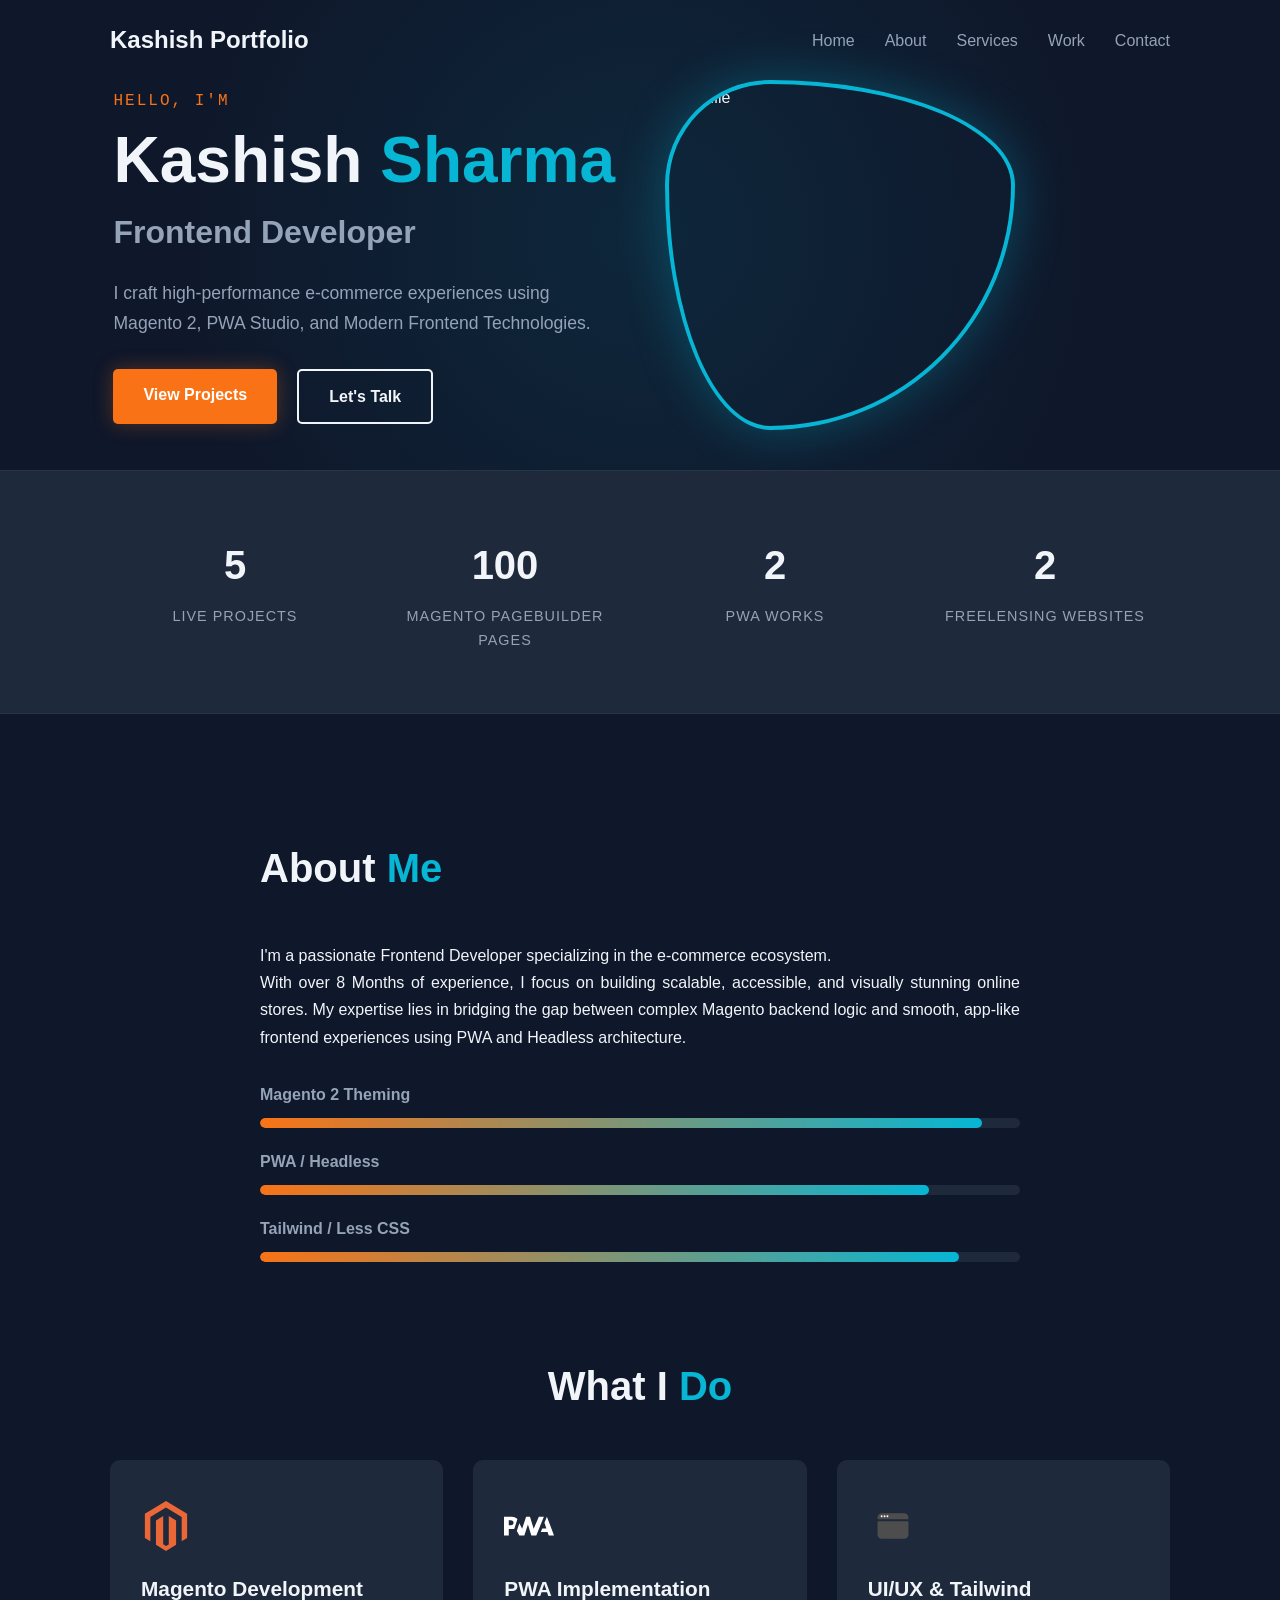
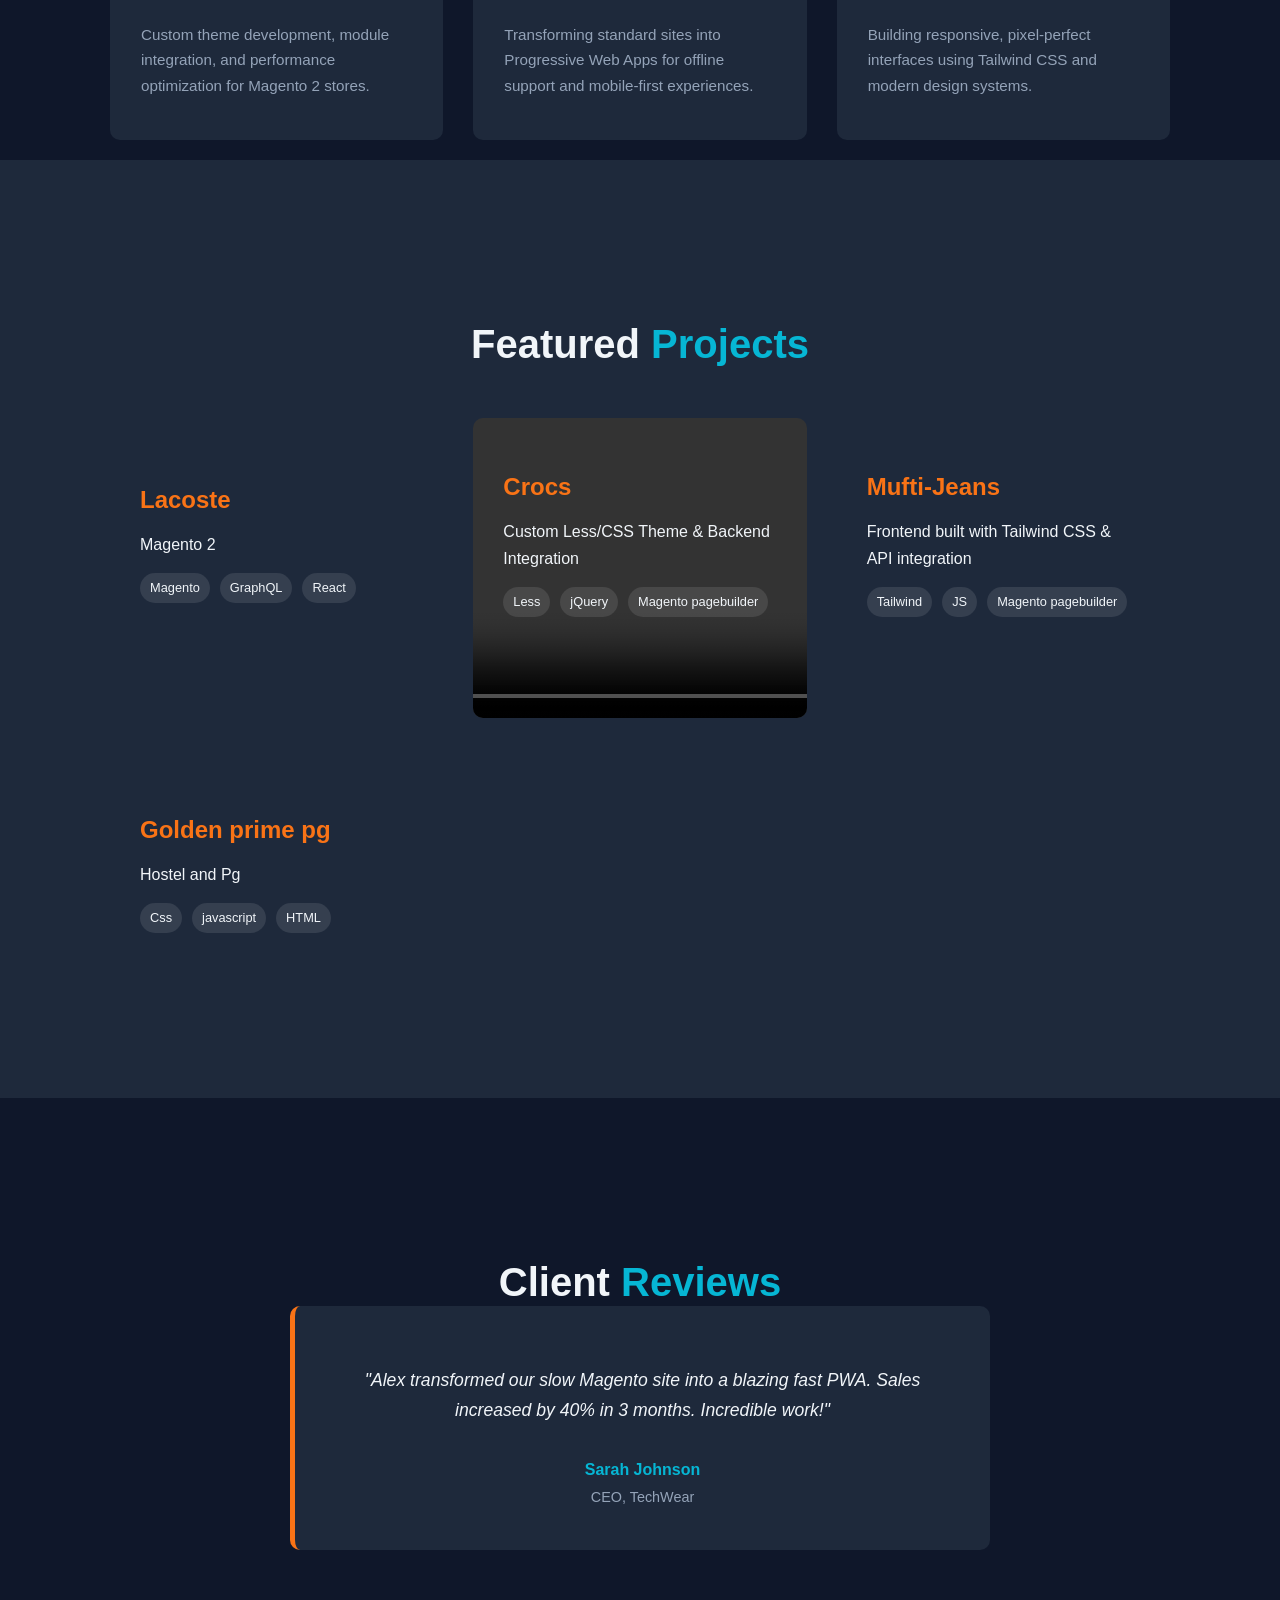
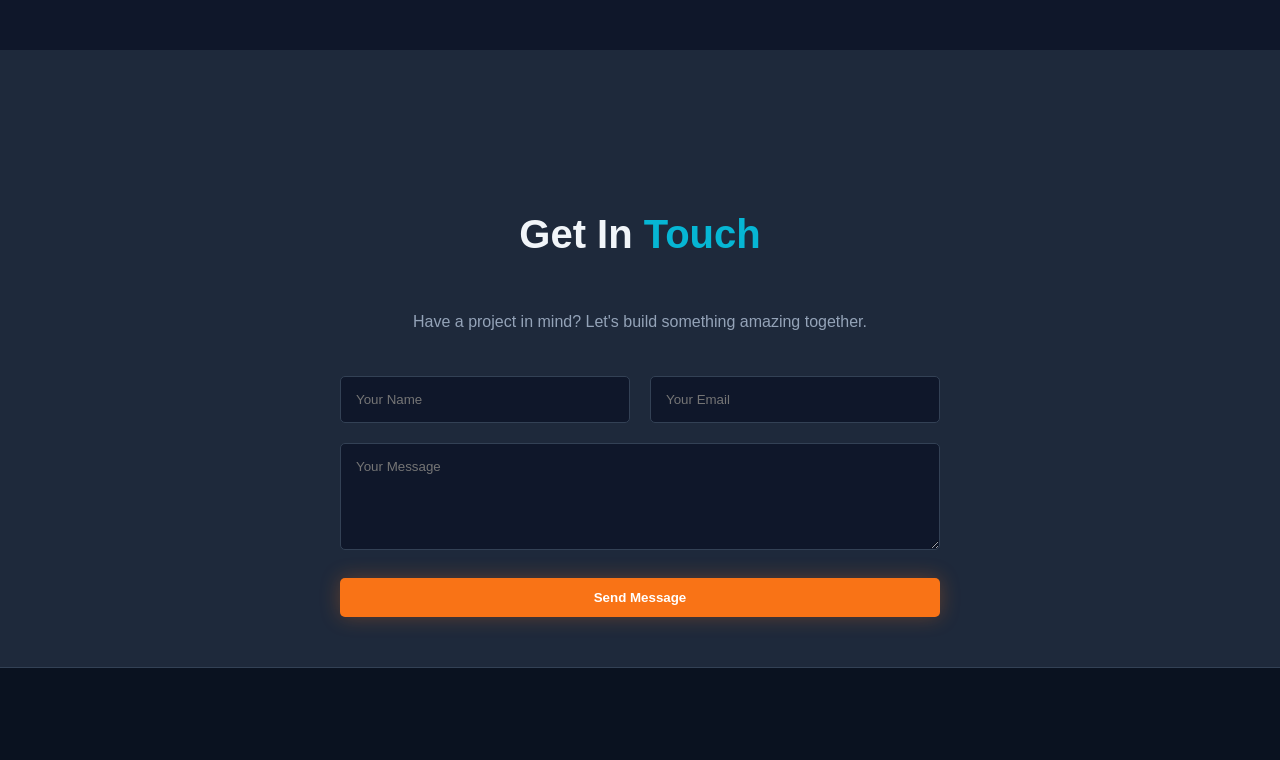
==== index.html @ 8a0383fb "Add files via upload" ====
<!DOCTYPE html>
<html lang="en">

<head>
    <meta charset="UTF-8">
    <meta name="viewport" content="width=device-width, initial-scale=1.0">
    <title>Frontend Developer | Magento & PWA Expert</title>
    <link rel="stylesheet" href="../portfolio/tailwind.css.css">
    <!-- Google Fonts -->
    <link rel="preconnect" href="https://fonts.googleapis.com">
    <link rel="preconnect" href="https://fonts.gstatic.com" crossorigin>
</head>

<body>

    <!-- Navigation -->
    <nav id="navbar">
        <div class="container nav-container">
            <a href="#" class="logo">Kashish<span class="accent"> </span>Portfolio</a>
            <ul class="nav-links">
                <li><a href="#home">Home</a></li>
                <li><a href="#about">About</a></li>
                <li><a href="#services">Services</a></li>
                <li><a href="#work">Work</a></li>
                <li><a href="#contact">Contact</a></li>
            </ul>
            <div class="hamburger" id="hamburger">
                <span></span>
                <span></span>
                <span></span>
            </div>
        </div>
    </nav>

    <!-- Hero Section -->
    <section id="home" class="hero-section">
        <div class="hero-bg-animation"></div>
        <div class="container hero-content">
            <div class="hero-text">
                <span class="greeting">HELLO, I'M</span>
                <h1>Kashish <span class="highlight">Sharma</span></h1>
                <h2 class="dynamic-title">Frontend Developer</h2>
                <p>I craft high-performance e-commerce experiences using Magento 2, PWA Studio, and Modern Frontend
                    Technologies.</p>
                <div class="hero-buttons">
                    <a href="#work" class="btn btn-primary">View Projects</a>
                    <a href="#contact" class="btn btn-outline">Let's Talk</a>
                </div>
            </div>
            <div class="hero-image">
                <div class="image-frame">
                    <!-- Replace src with your actual image -->
                    <img src="https://res.cloudinary.com/duhhg3yhn/image/upload/v1774675113/mypic_ylxiiv.jpg" alt="Profile">
                </div>
            </div>
        </div>
    </section>

    <!-- Stats Section (New) -->
    <section id="stats" class="stats-section">
        <div class="container stats-grid">
            <div class="stat-item">
                <i class="fas fa-briefcase"></i>
                <h3 class="counter" data-target="50">5</h3>
                <p>Live Projects</p>
            </div>
            <div class="stat-item">
                <i class="fas fa-magento"></i>
                <h3 class="counter" data-target="30">100</h3>
                <p>Magento Pagebuilder Pages</p>
            </div>
            <div class="stat-item">
                <i class="fas fa-mobile-alt"></i>
                <h3 class="counter" data-target="15">2</h3>
                <p>PWA Works </p>
            </div>
            <div class="stat-item">
                <i class="fas fa-coffee"></i>
                <h3 class="counter" data-target="1000">2</h3>
                <p>FreeLensing Websites</p>
            </div>
        </div>
    </section>

    <!-- About Section -->
    <section id="about" class="about-section">
        <div class="container about-grid">
            <div class="about-content reveal">
                <h2 class="section-title">About <span class="highlight">Me</span></h2>
                <p class="lead">I'm a passionate Frontend Developer specializing in the e-commerce ecosystem.</p>
                <p>With over 8 Months of experience, I focus on building scalable, accessible, and visually stunning
                    online stores. My expertise lies in bridging the gap between complex Magento backend logic and
                    smooth, app-like frontend experiences using PWA and Headless architecture.</p>
                <div class="skills-bars">
                    <div class="skill">
                        <span>Magento 2 Theming</span>
                        <div class="bar">
                            <div class="progress" style="width: 95%;"></div>
                        </div>
                    </div>
                    <div class="skill">
                        <span>PWA / Headless</span>
                        <div class="bar">
                            <div class="progress" style="width: 88%;"></div>
                        </div>
                    </div>
                    <div class="skill">
                        <span>Tailwind / Less CSS</span>
                        <div class="bar">
                            <div class="progress" style="width: 92%;"></div>
                        </div>
                    </div>
                </div>
            </div>
        </div>
    </section>

    <!-- Services/Process Section (New) -->
    <section id="services" class="services-section">
        <div class="container">
            <h2 class="section-title text-center reveal">What I <span class="highlight">Do</span></h2>
            <div class="services-grid">
                <div class="service-card reveal">
                    <div class="icon-box">
                        <svg xmlns="http://www.w3.org/2000/svg" width="800px" height="800px" viewBox="-23.5 0 303 303"
                            preserveAspectRatio="xMidYMid">
                            <path
                                d="M144.852 90.67v172.192l-16.933 10.349-16.946-10.404V90.803l-43.878 27.016v147.255l60.824 37.217 61.339-37.482V117.725L144.852 90.67zM127.919 0L0 77.502v147.274l33.223 19.572V97.06l94.722-57.596 94.81 57.512.391.223-.042 146.929L256 224.776V77.502L127.919 0z"
                                fill="#EC6737" />
                        </svg> <i class="fab fa-magento"></i>
                    </div>
                    <h3>Magento Development</h3>
                    <p>Custom theme development, module integration, and performance optimization for Magento 2 stores.
                    </p>
                </div>
                <div class="service-card reveal">
                    <div class="icon-box">
                        <svg xmlns="http://www.w3.org/2000/svg" fill="#000000" width="800px" height="800px"
                            viewBox="0 0 512 512">
                            <title>ionicons-v5_logos</title>
                            <path
                                d="M330.7,352l77.72-192H356.9L303.74,284.07,265.93,160H226.32L185.74,284.07l-28.63-56.53L131.21,307l26.3,45h50.7l36.68-111.27,35,111.27Z" />
                            <path
                                d="M48.79,286.09H80.44a93.39,93.39,0,0,0,25.62-3.21l8.18-25.19,22.88-70.39a55.75,55.75,0,0,0-6-7.82Q113.54,160,79.59,160H0V352H48.79Zm41.9-81.92q6.89,6.92,6.88,18.52t-6,18.53q-6.64,7.62-24.44,7.61H48.79V197.25H67.21q16.59,0,23.48,6.92ZM376.85,317.61l14.79-37.25h42.69l-20.26-56.51L439.41,160,512,352H458.47l-12.4-34.39Z" />
                        </svg><i class="fas fa-cubes"></i>
                    </div>
                    <h3>PWA Implementation</h3>
                    <p>Transforming standard sites into Progressive Web Apps for offline support and mobile-first
                        experiences.</p>
                </div>
                <div class="service-card reveal">
                    <div class="icon-box">
                        <svg xmlns="http://www.w3.org/2000/svg" width="800px" height="800px" viewBox="0 0 2050 2050"
                            data-name="Layer 3" id="Layer_3">
                            <defs>
                                <style>
                                    .cls-1 {
                                        fill: #4d4d4d;
                                    }

                                    .cls-2 {
                                        fill: #ffffff;
                                    }
                                </style>
                            </defs>
                            <title />
                            <path class="cls-1"
                                d="M1658.7,723.4v-53a171.2,171.2,0,0,0-171.2-171.2h-925A171.2,171.2,0,0,0,391.3,670.4v53a20.1,20.1,0,0,0,20.1,20.1H1638.6A20.1,20.1,0,0,0,1658.7,723.4Z" />
                            <path class="cls-1"
                                d="M391.3,853.6v526a171.2,171.2,0,0,0,171.2,171.2h925a171.2,171.2,0,0,0,171.2-171.2v-526a20.1,20.1,0,0,0-20.1-20.1H411.4A20.1,20.1,0,0,0,391.3,853.6Z" />
                            <circle class="cls-2" cx="559.2" cy="624.1" r="38.7" />
                            <circle class="cls-2" cx="678.5" cy="624.1" r="38.7" />
                            <circle class="cls-2" cx="797.8" cy="624.1" r="38.7" />
                        </svg><i class="fas fa-paint-brush"></i>
                    </div>
                    <h3>UI/UX & Tailwind</h3>
                    <p>Building responsive, pixel-perfect interfaces using Tailwind CSS and modern design systems.</p>
                </div>
            </div>
        </div>
    </section>

    <!-- Projects Section -->
    <section id="work" class="work-section">
        <div class="container">
            <h2 class="section-title text-center reveal">Featured <span class="highlight">Projects</span></h2>
            <div class="portfolio-grid">
                <!-- Project 1 -->
                <div class="portfolio-item reveal">
                    <div class="portfolio-image">
                        <video autoplay muted loop playsinline>
                            <source src="https://res.cloudinary.com/duhhg3yhn/video/upload/v1774675198/imagesportfolio/locoste_qwrtwr.mp4" type="video/mp4">
                        </video>
                    </div>
                    <div class="portfolio-overlay">
                        <h3>Lacoste</h3>
                        <p>Magento 2 </p>
                        <div class="tech-stack">
                            <span>Magento</span>
                            <span>GraphQL</span>
                            <span>React</span>
                        </div>
                        <div class="portfolio-links">
                            <a href="#"><i class="fab fa-github"></i></a>
                            <a href="#"><i class="fas fa-external-link-alt"></i></a>
                        </div>
                    </div>
                </div>
                <!-- Project 2 -->
                <div class="portfolio-item reveal">
                    <div class="portfolio-image">
                        <div class="portfolio-image">
                            <video autoplay muted loop playsinline controls>
                                <source
                                    src="https://res.cloudinary.com/duhhg3yhn/video/upload/v1774675195/imagesportfolio/crocs_u7d34k.mp4"
                                    type="video/mp4">
                            </video>
                        </div>
                    </div>
                    <div class="portfolio-overlay-2">
                        <h3>Crocs</h3>
                        <p>Custom Less/CSS Theme & Backend Integration</p>
                        <div class="tech-stack">
                            <span>Less</span>
                            <span>jQuery</span>
                            <span>Magento pagebuilder</span>
                        </div>
                        <div class="portfolio-links">
                            <a href="#"><i class="fab fa-github"></i></a>
                            <a href="#"><i class="fas fa-external-link-alt"></i></a>
                        </div>
                    </div>
                </div>
                <!-- Project 3 -->
                <div class="portfolio-item reveal">
                    <div class="portfolio-image">
                        <video autoplay muted loop playsinline>
                            <source src="https://res.cloudinary.com/duhhg3yhn/video/upload/v1774675201/imagesportfolio/mufti_i6gcgc.mp4" type="video/mp4">
                        </video>
                    </div>
                    <div class="portfolio-overlay-3">
                        <h3>Mufti-Jeans</h3>
                        <p>Frontend built with Tailwind CSS & API integration</p>
                        <div class="tech-stack">
                            <span>Tailwind</span>
                            <span>JS</span>
                            <span>Magento pagebuilder</span>
                        </div>
                        <div class="portfolio-links">
                            <a href="#"><i class="fab fa-github"></i></a>
                            <a href="#"><i class="fas fa-external-link-alt"></i></a>
                        </div>
                    </div>
                </div>
                <!---->
                <div class="portfolio-item reveal">
                    <div class="portfolio-image">
                        <video autoplay muted loop playsinline>
                            <source src="https://res.cloudinary.com/duhhg3yhn/video/upload/v1774675205/imagesportfolio/screenrecord-pg_f22ugj.mp4" type="video/mp4">
                        </video>
                    </div>
                    <div class="portfolio-overlay-2">
                        <h3>Golden prime pg</h3>
                        <p>Hostel and Pg</p>
                        <div class="tech-stack">
                            <span>Css</span>
                            <span>javascript</span>
                            <span>HTML</span>
                        </div>
                        <div class="portfolio-links">
                            <a href="#"><i class="fab fa-github"></i></a>
                            <a href="#"><i class="fas fa-external-link-alt"></i></a>
                        </div>
                    </div>
                </div>

            </div>
        </div>
    </section>

    <!-- Testimonials Section (New) -->
    <section id="testimonials" class="testimonials-section">
        <div class="container">
            <h2 class="section-title text-center reveal">Client <span class="highlight">Reviews</span></h2>
            <div class="testimonial-slider">
                <div class="testimonial-card active">
                    <div class="stars"><i class="fas fa-star"></i><i class="fas fa-star"></i><i
                            class="fas fa-star"></i><i class="fas fa-star"></i><i class="fas fa-star"></i></div>
                    <p>"Alex transformed our slow Magento site into a blazing fast PWA. Sales increased by 40% in 3
                        months. Incredible work!"</p>
                    <div class="client-info">
                        <h4>Sarah Johnson</h4>
                        <span>CEO, TechWear</span>
                    </div>
                </div>
            </div>
        </div>
    </section>

    <!-- Contact Section -->
    <section id="contact" class="contact-section">
        <div class="container">
            <h2 class="section-title text-center reveal">Get In <span class="highlight">Touch</span></h2>
            <p class="contact-subtext reveal">Have a project in mind? Let's build something amazing together.</p>
            <form class="contact-form reveal">
                <div class="form-group">
                    <input type="text" placeholder="Your Name" required>
                    <input type="email" placeholder="Your Email" required>
                </div>
                <textarea placeholder="Your Message" rows="5" required></textarea>
                <button type="submit" class="btn btn-primary btn-block">Send Message</button>
            </form>
        </div>
    </section>

    <!-- Footer -->
    <footer class="footer">
        <div class="container footer-content">
            
            <div class="social-links">
                <a href="#"><i class="fab fa-linkedin"></i></a>
                <a href="#"><i class="fab fa-github"></i></a>
                <a href="#"><i class="fab fa-twitter"></i></a>
            </div>
        </div>
    </footer>

    <script src="script.js"></script>
</body>

</html>
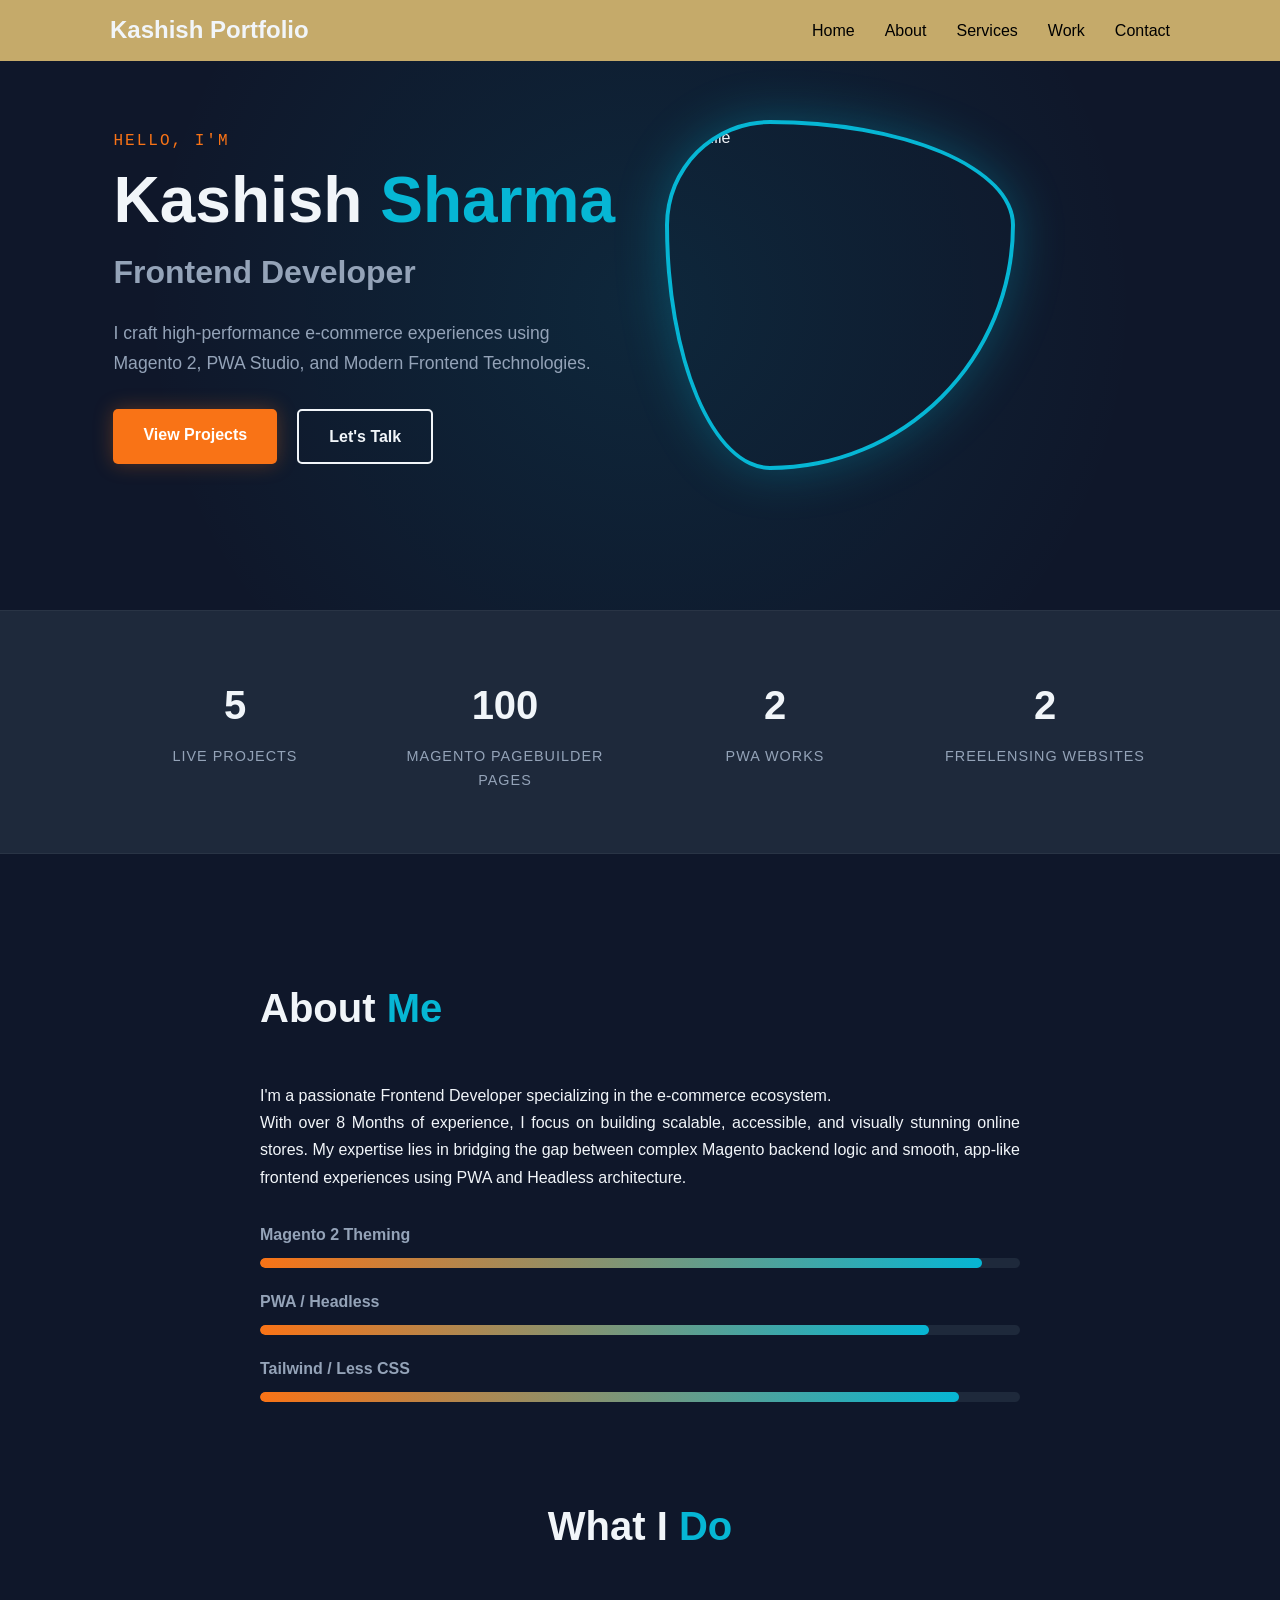
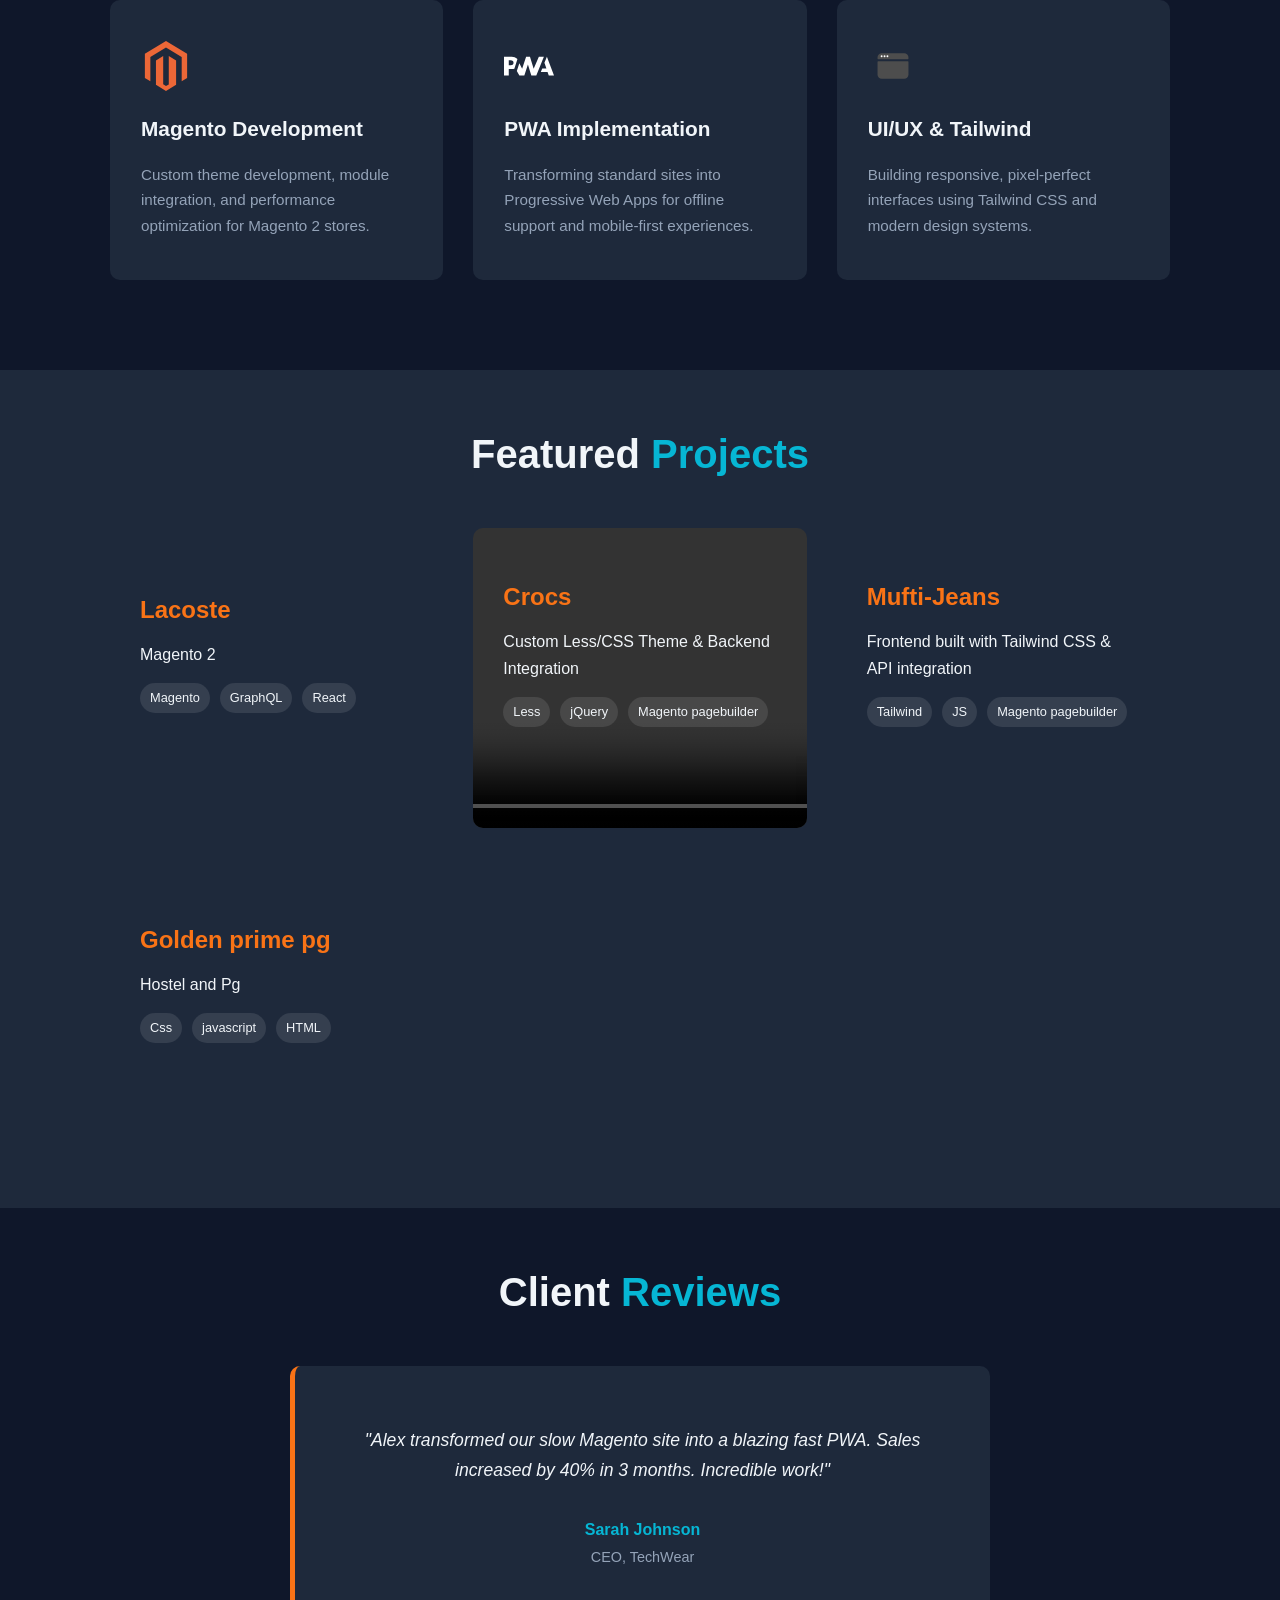
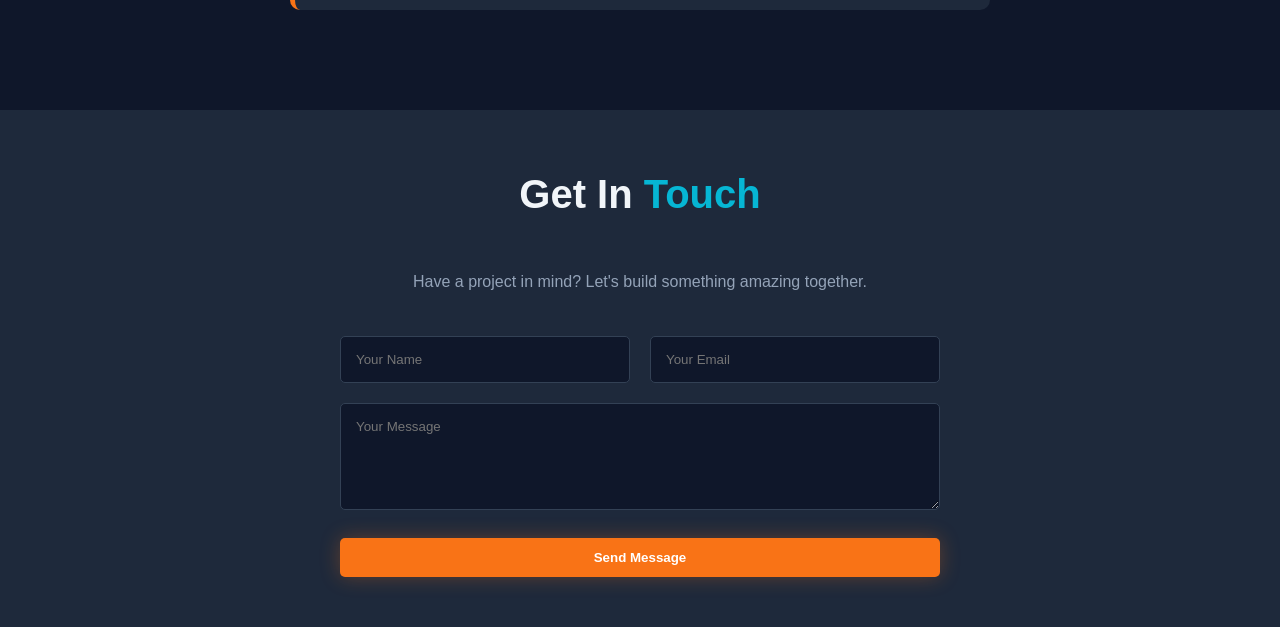
==== commit bec27650: "Update index.html" ====
--- a/index.html
+++ b/index.html
@@ -5,7 +5,7 @@
     <meta charset="UTF-8">
     <meta name="viewport" content="width=device-width, initial-scale=1.0">
     <title>Frontend Developer | Magento & PWA Expert</title>
-    <link rel="stylesheet" href="../portfolio/tailwind.css.css">
+    <link rel="stylesheet" href="./tailwind.css.css">
     <!-- Google Fonts -->
     <link rel="preconnect" href="https://fonts.googleapis.com">
     <link rel="preconnect" href="https://fonts.gstatic.com" crossorigin>
@@ -312,20 +312,7 @@
             </form>
         </div>
     </section>
-
-    <!-- Footer -->
-    <footer class="footer">
-        <div class="container footer-content">
-            
-            <div class="social-links">
-                <a href="#"><i class="fab fa-linkedin"></i></a>
-                <a href="#"><i class="fab fa-github"></i></a>
-                <a href="#"><i class="fab fa-twitter"></i></a>
-            </div>
-        </div>
-    </footer>
-
     <script src="script.js"></script>
 </body>
 
-</html>+</html>
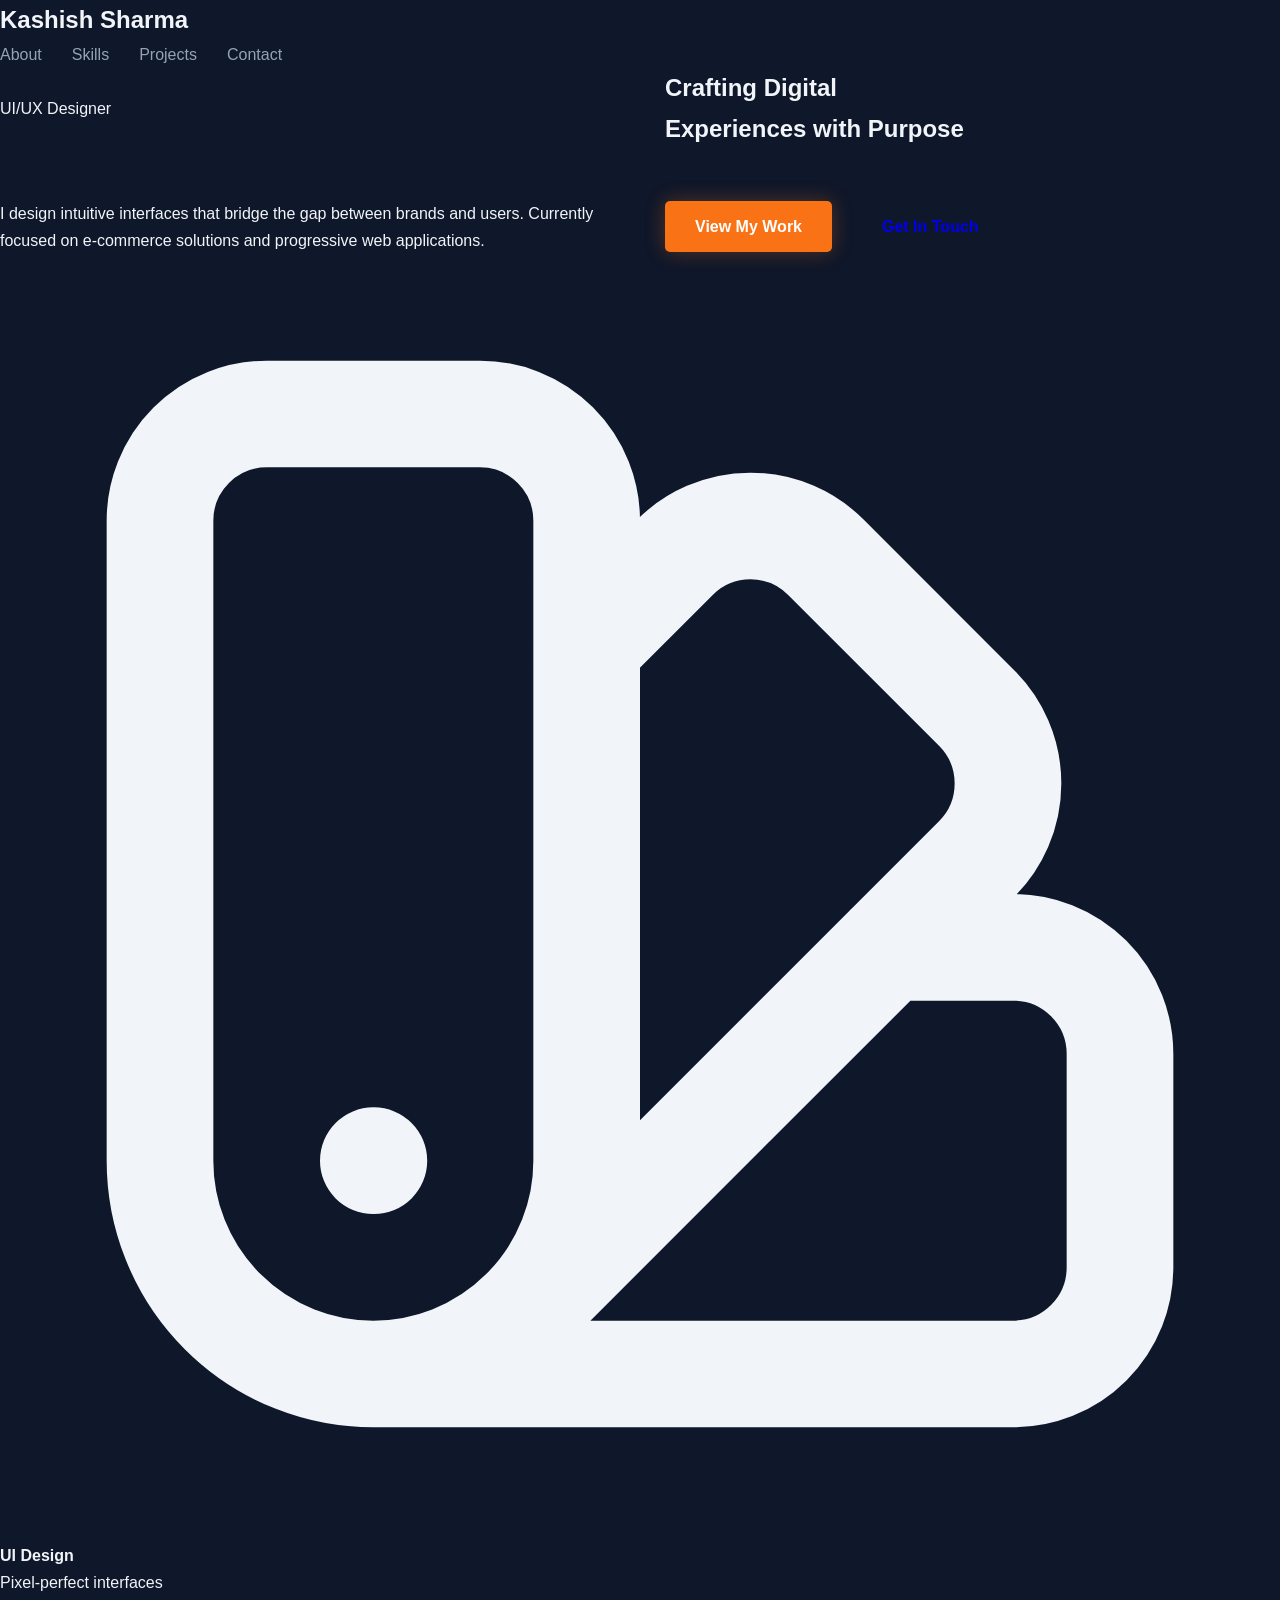
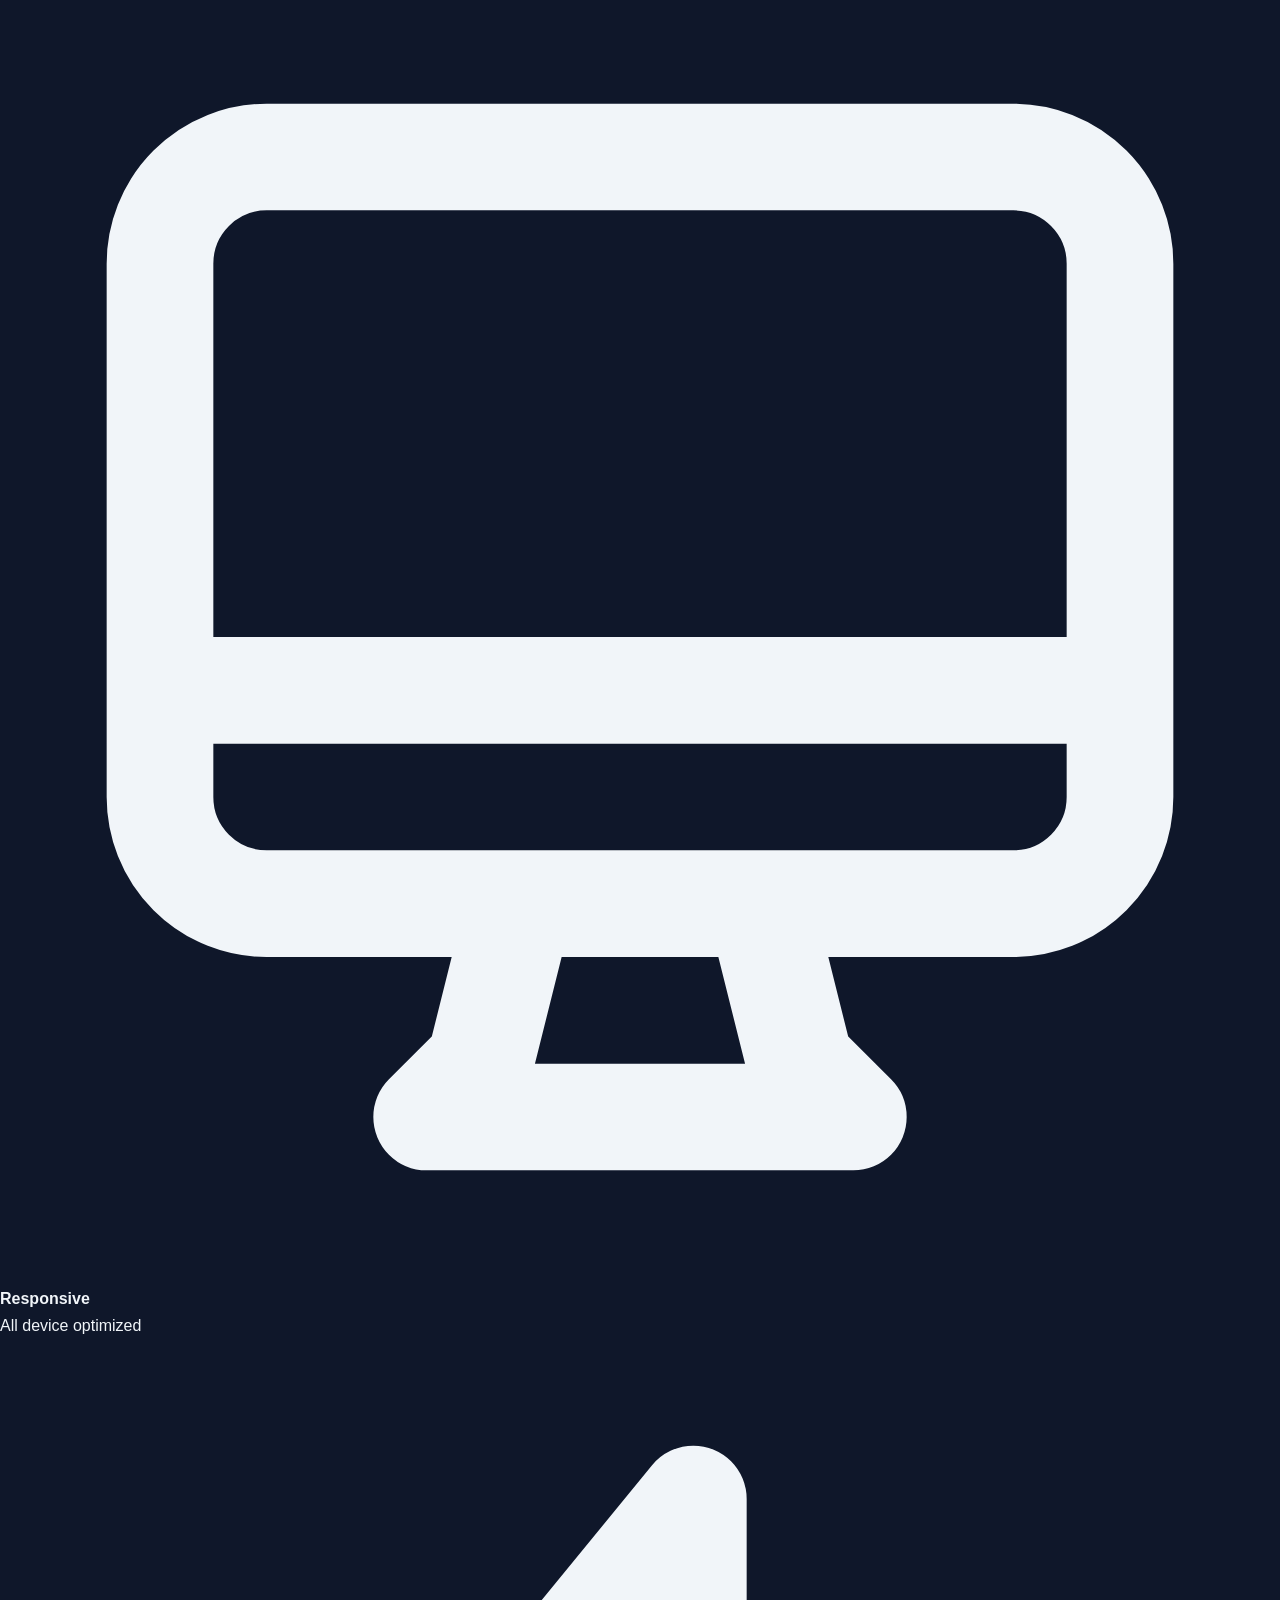
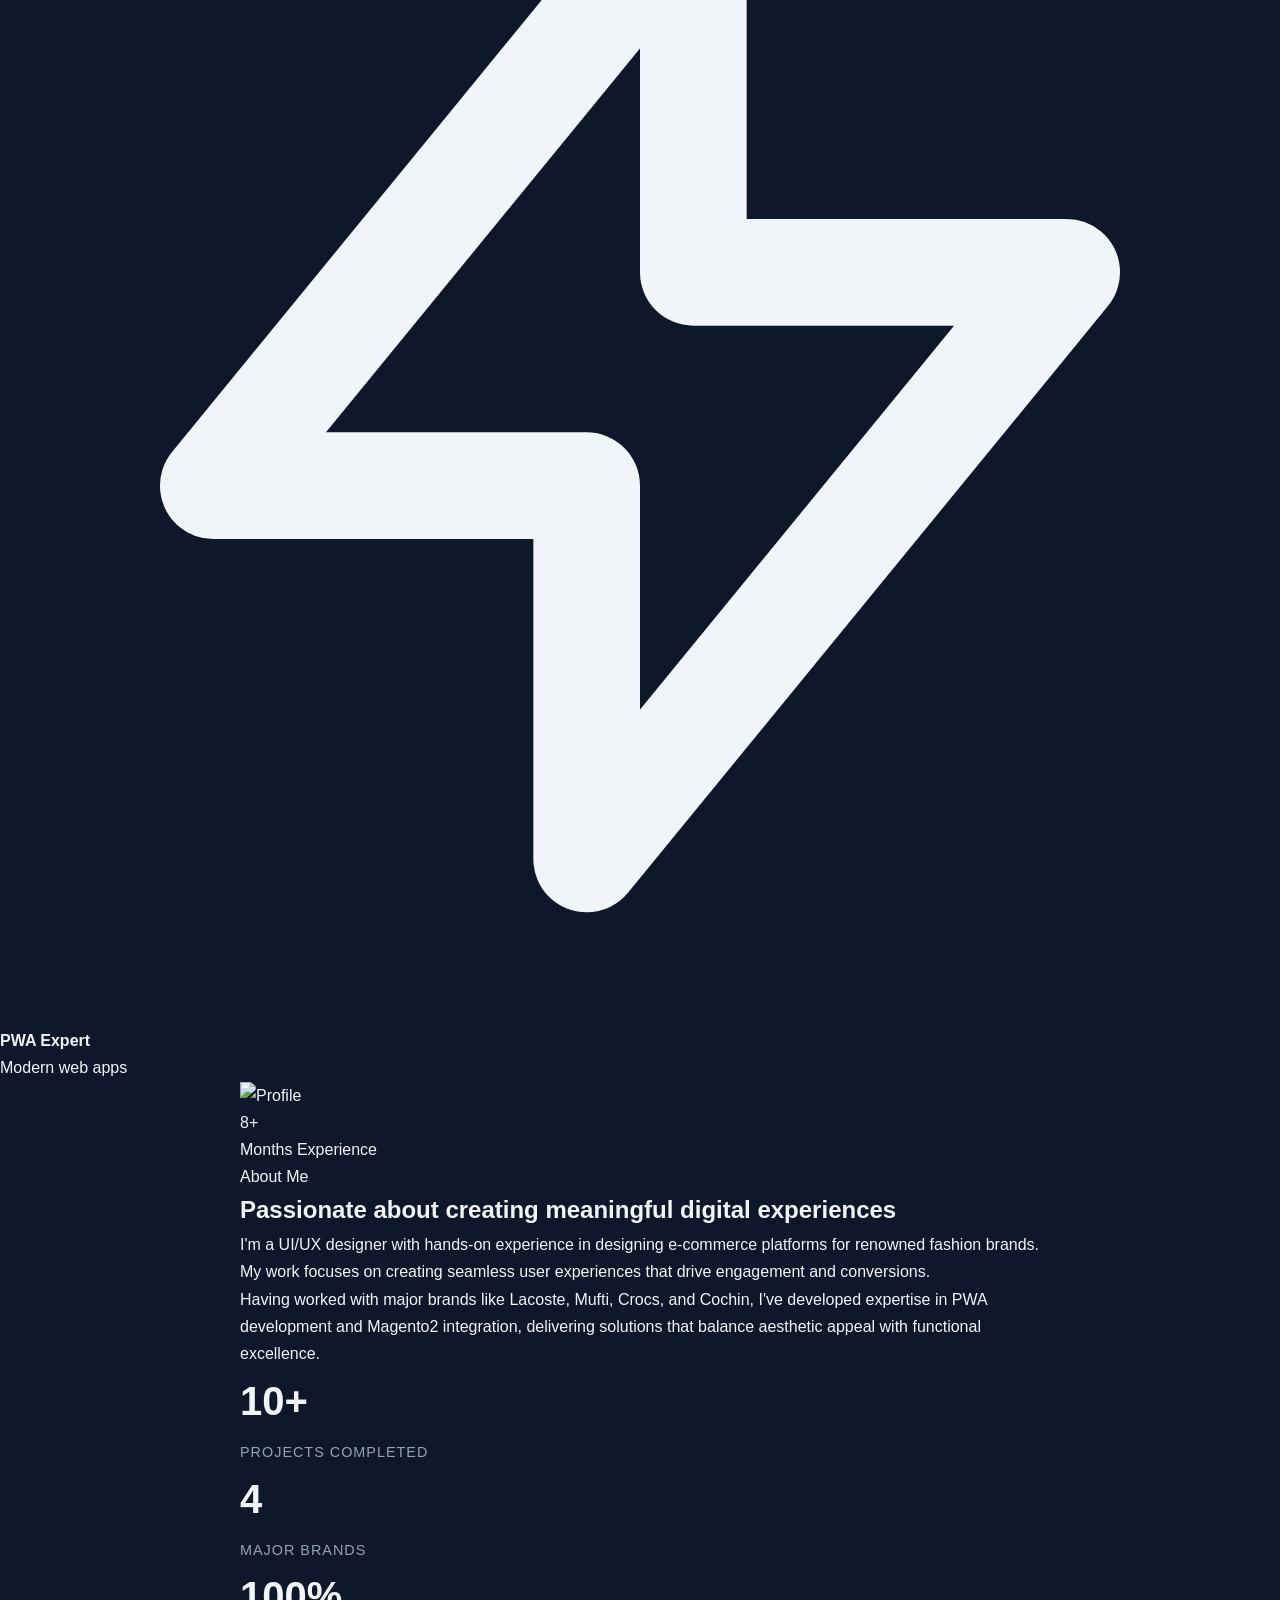
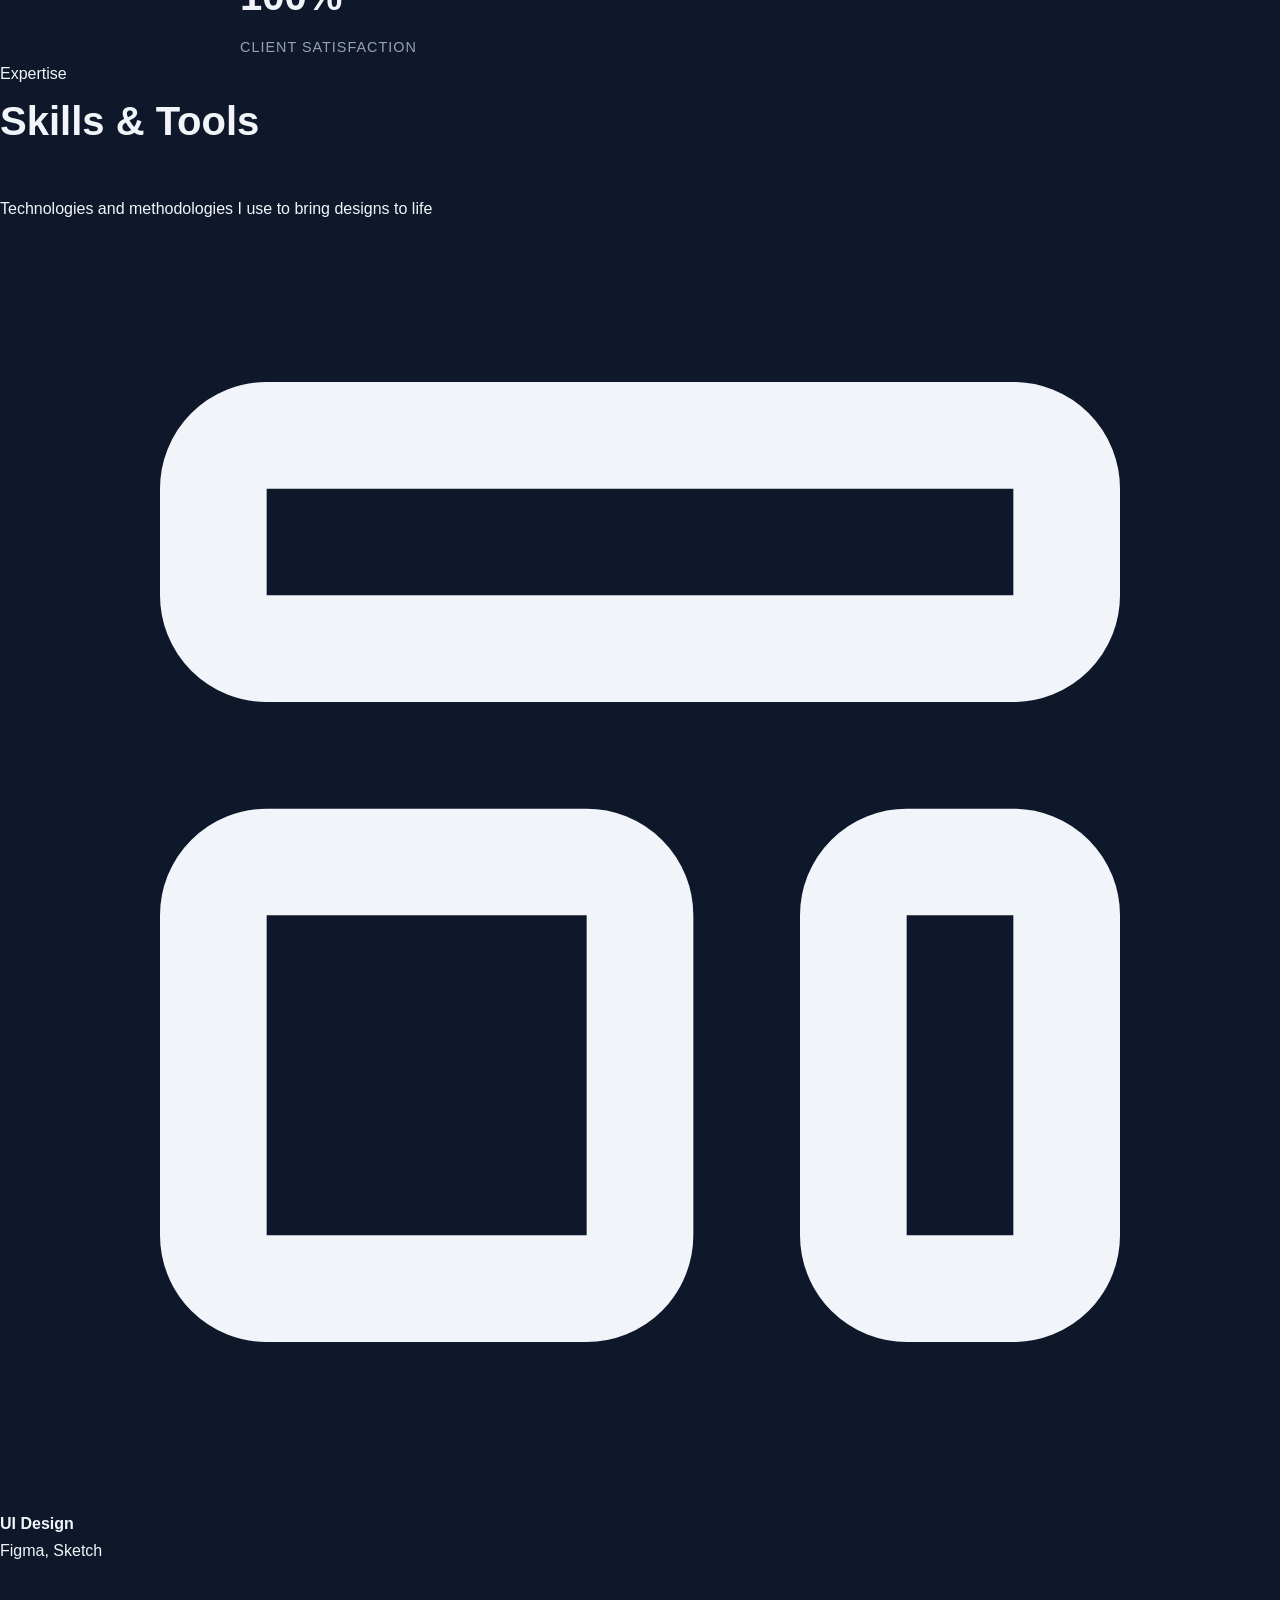
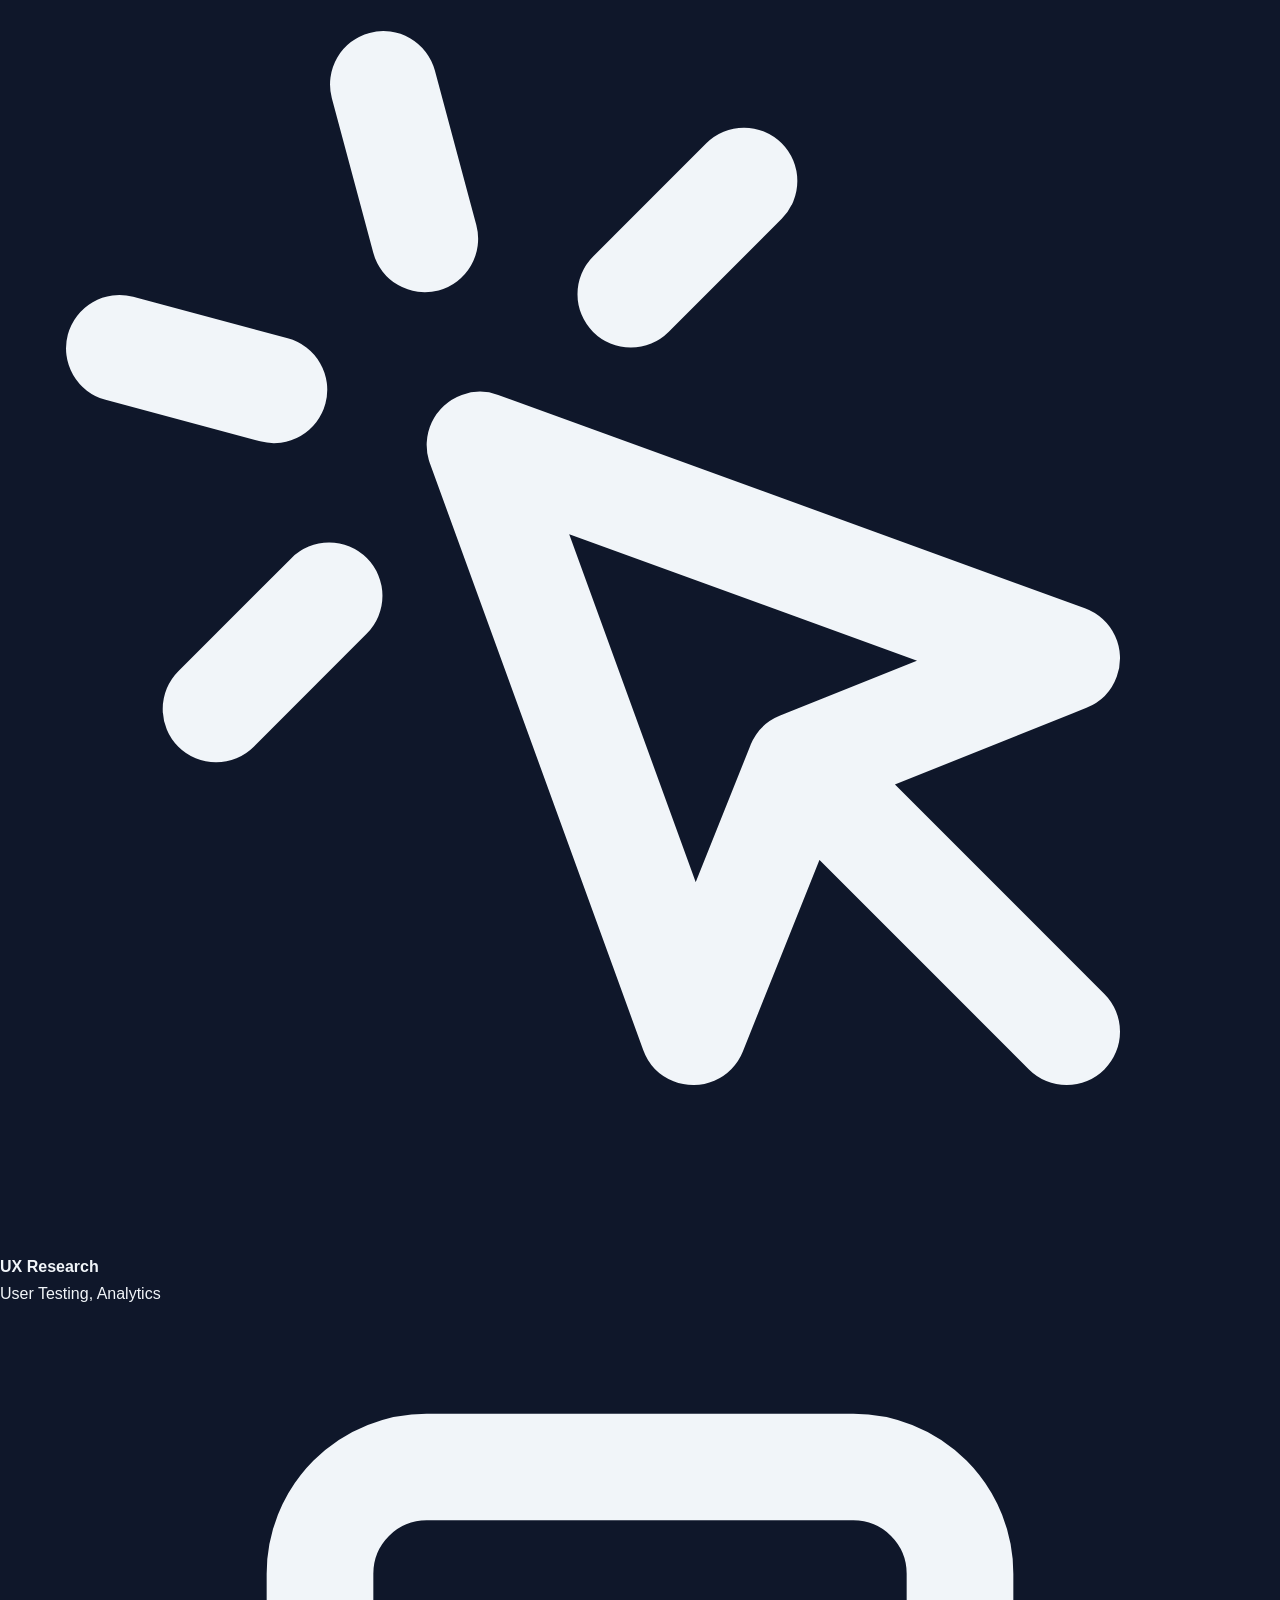
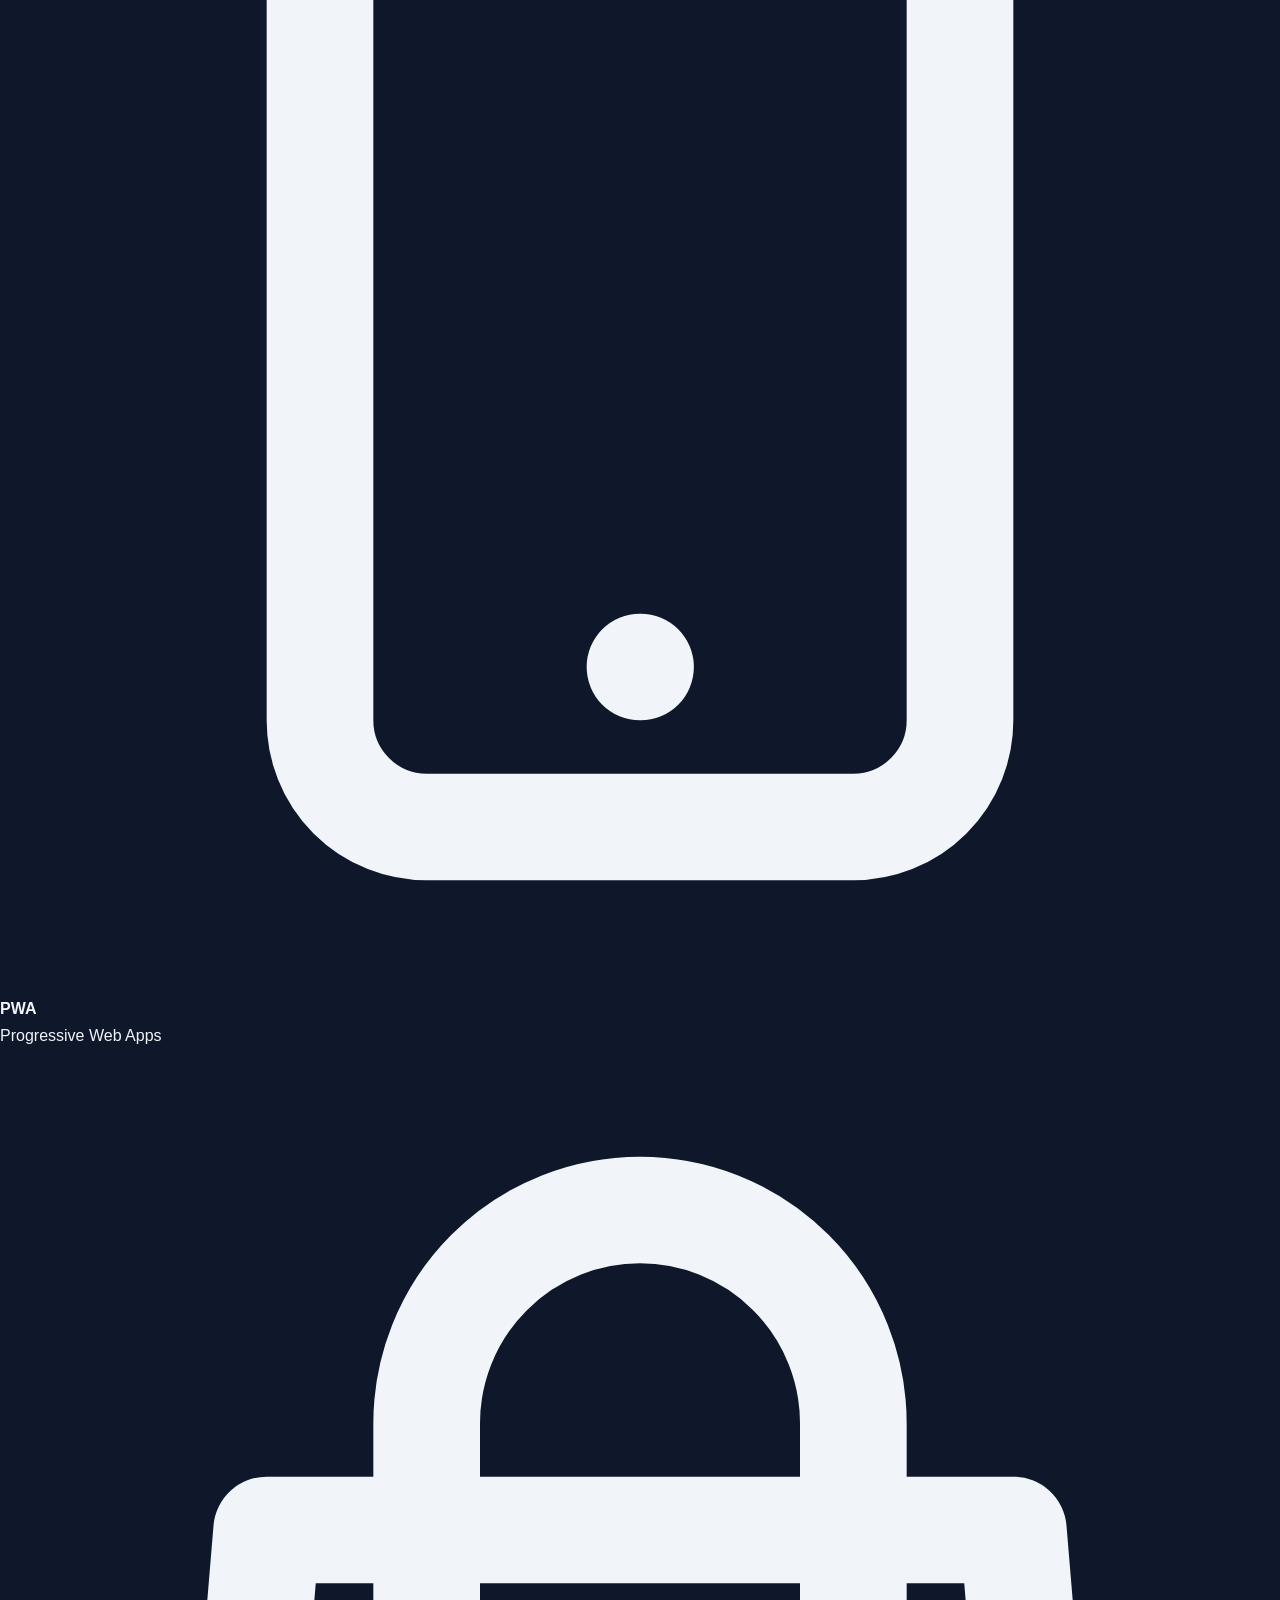
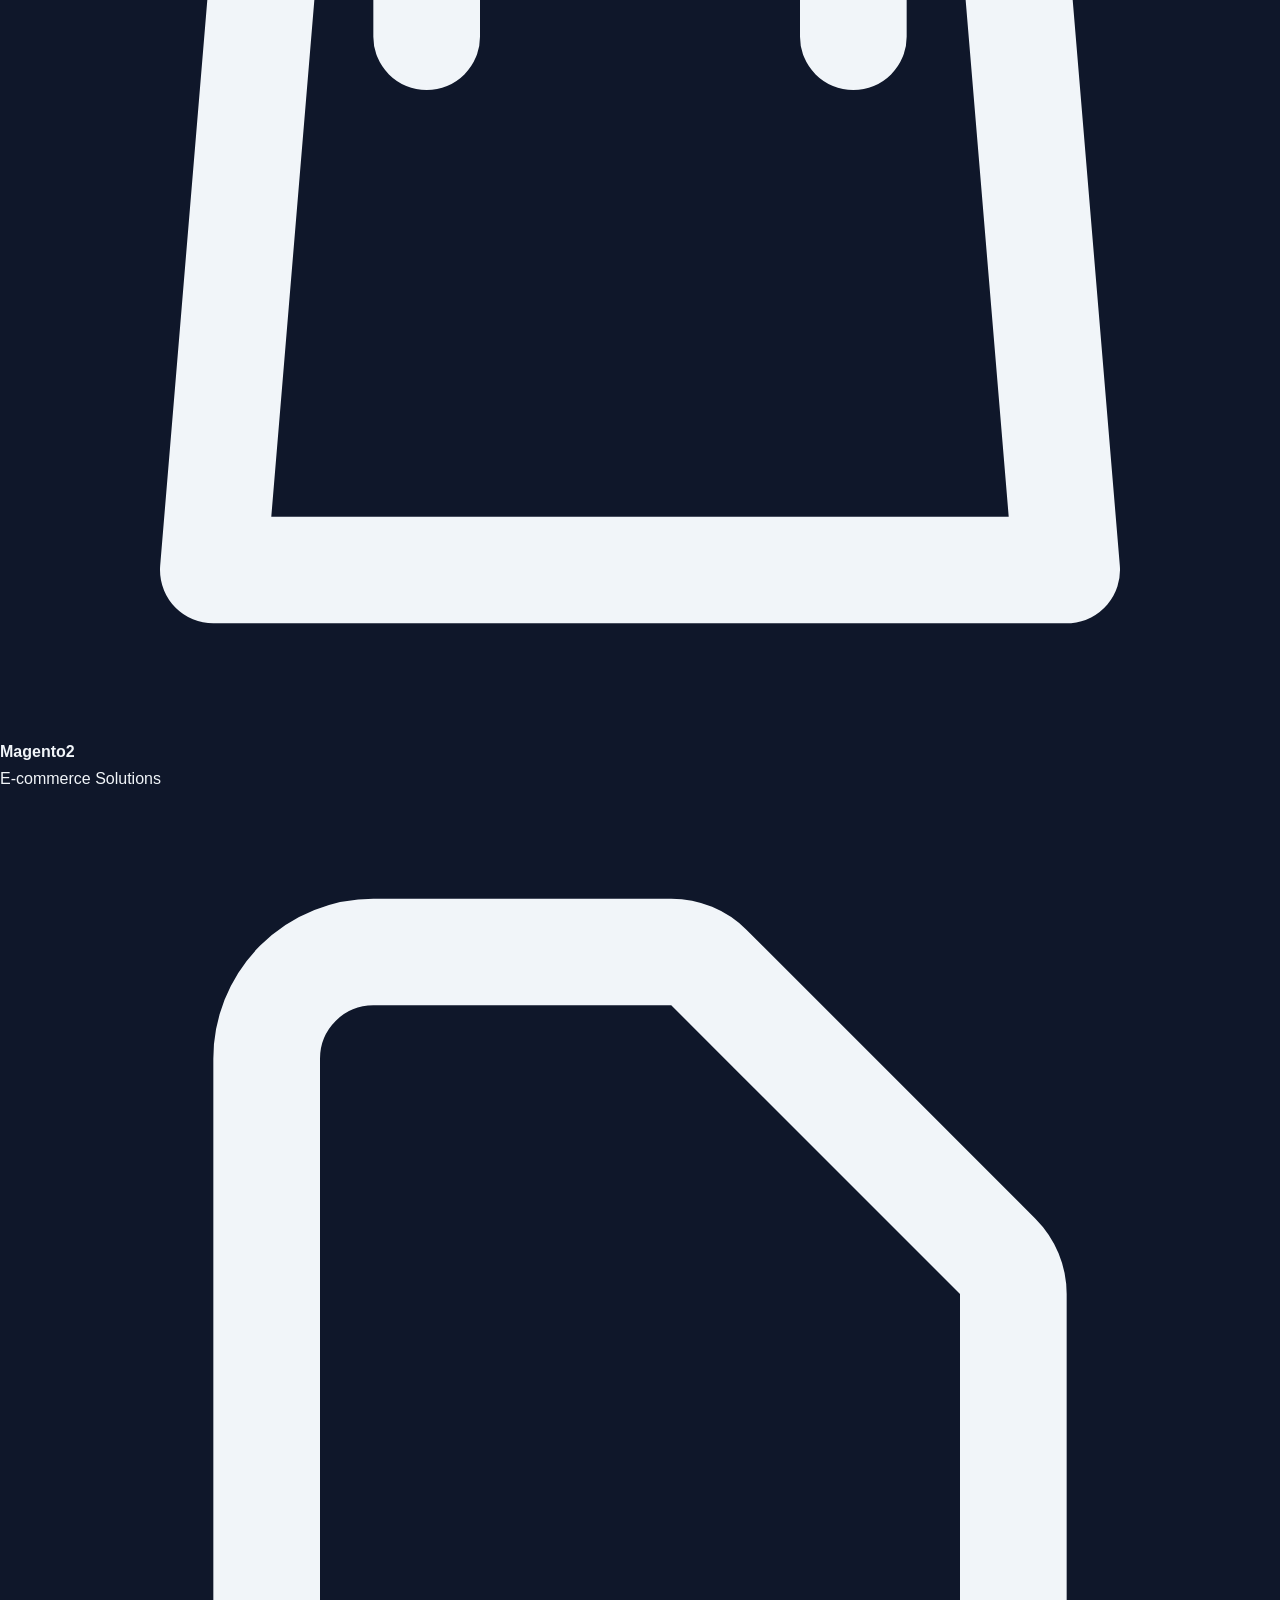
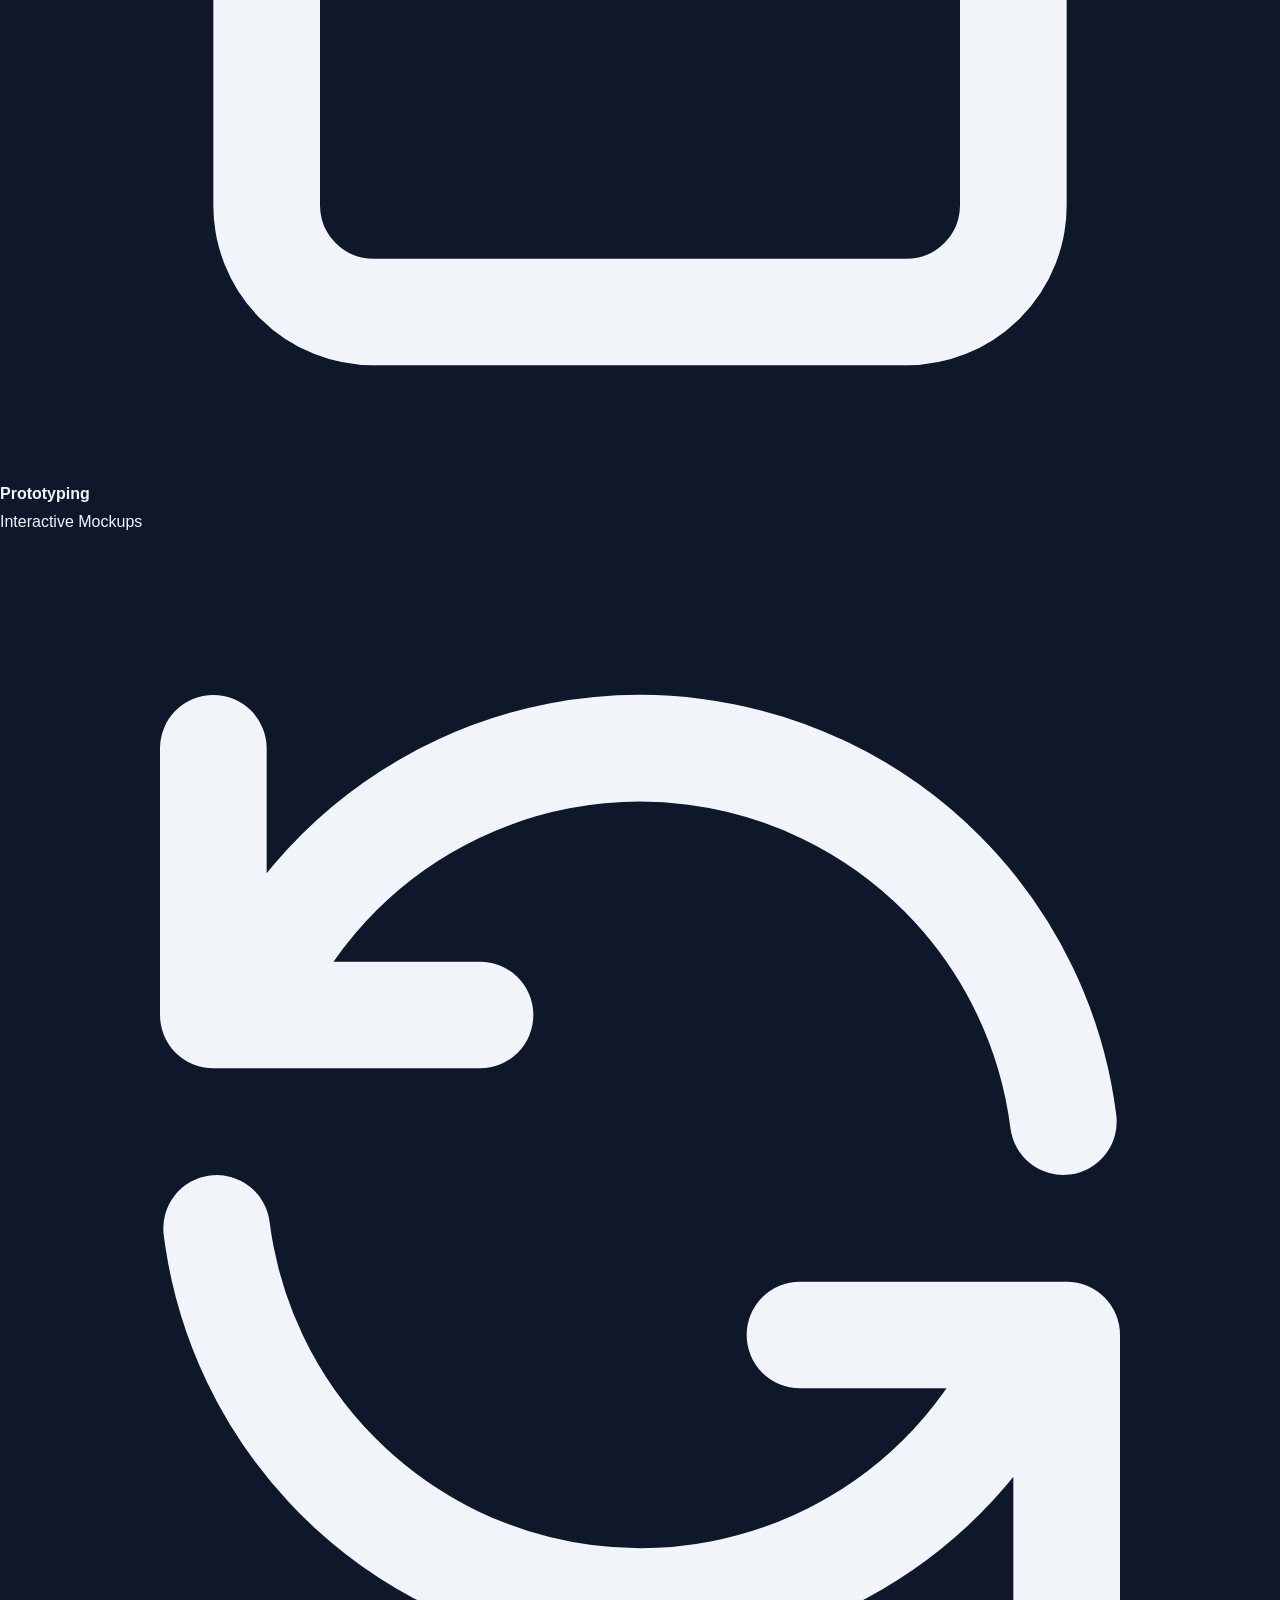
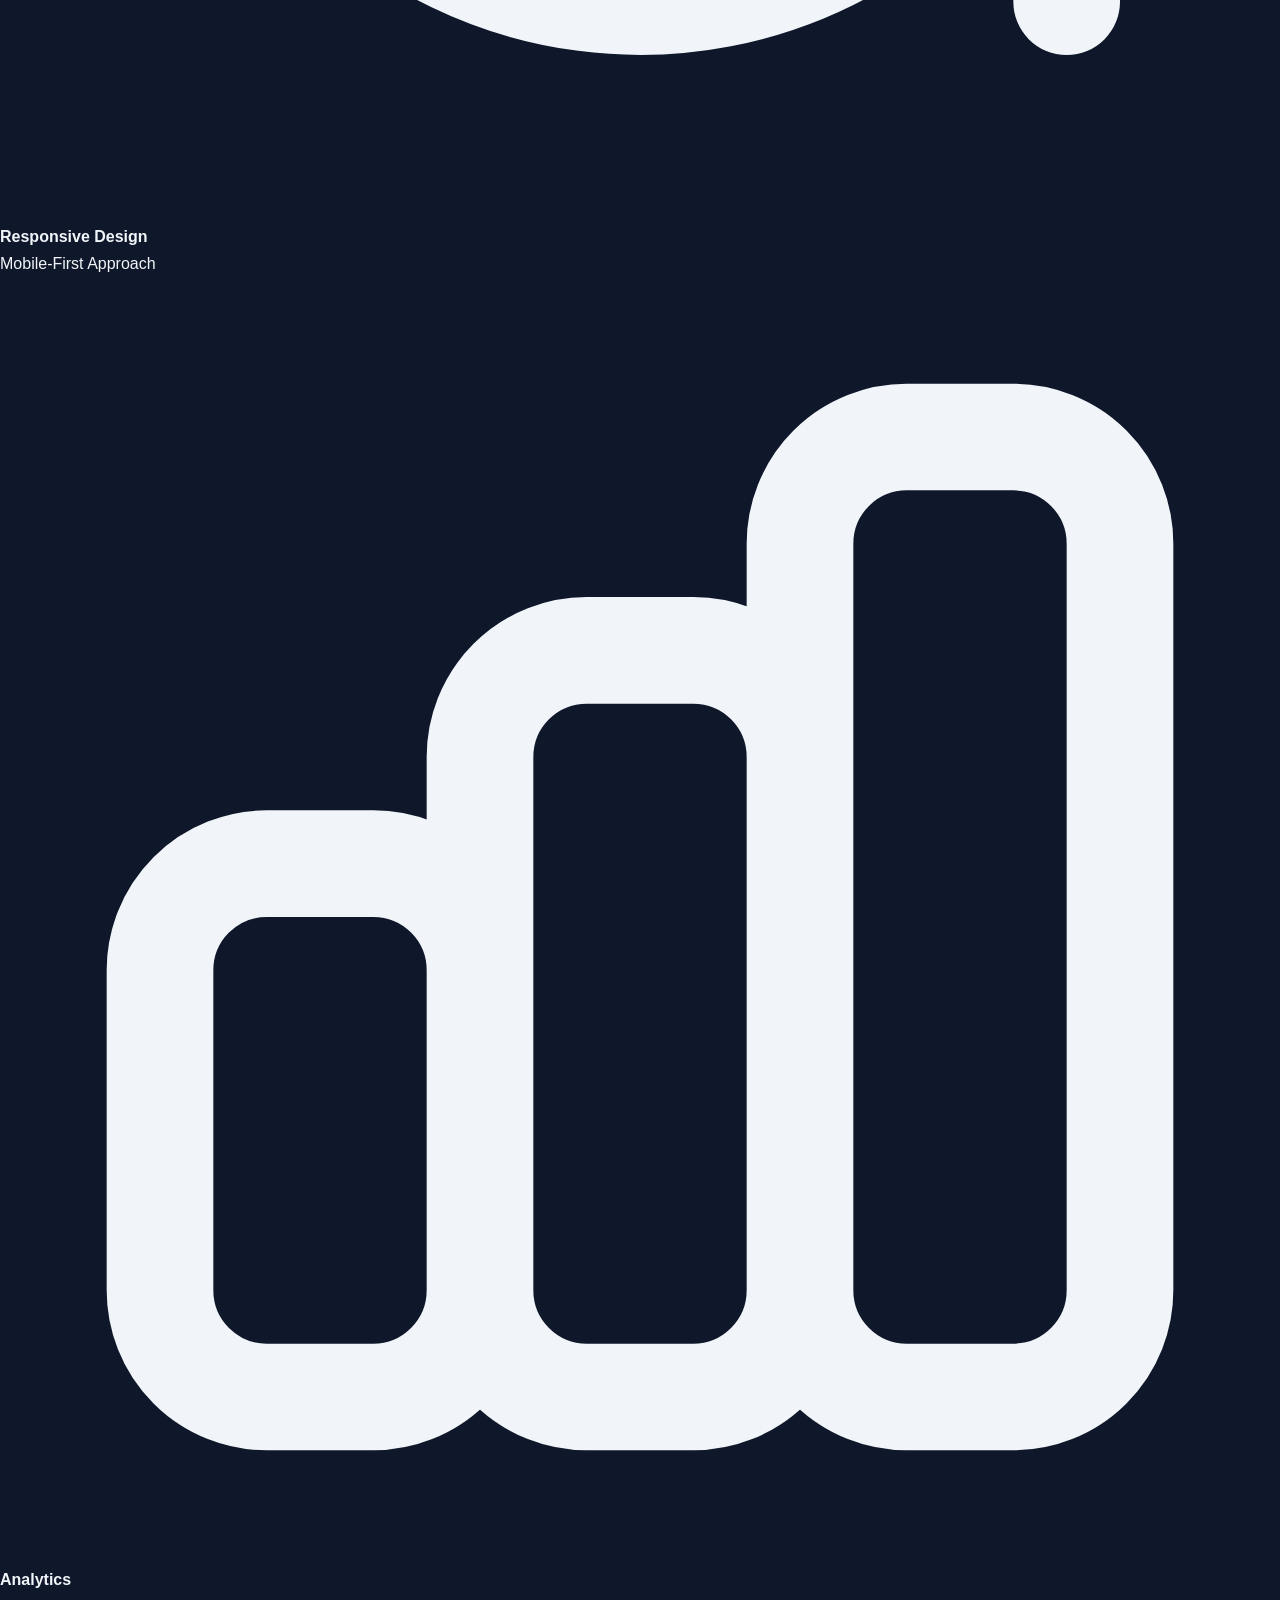
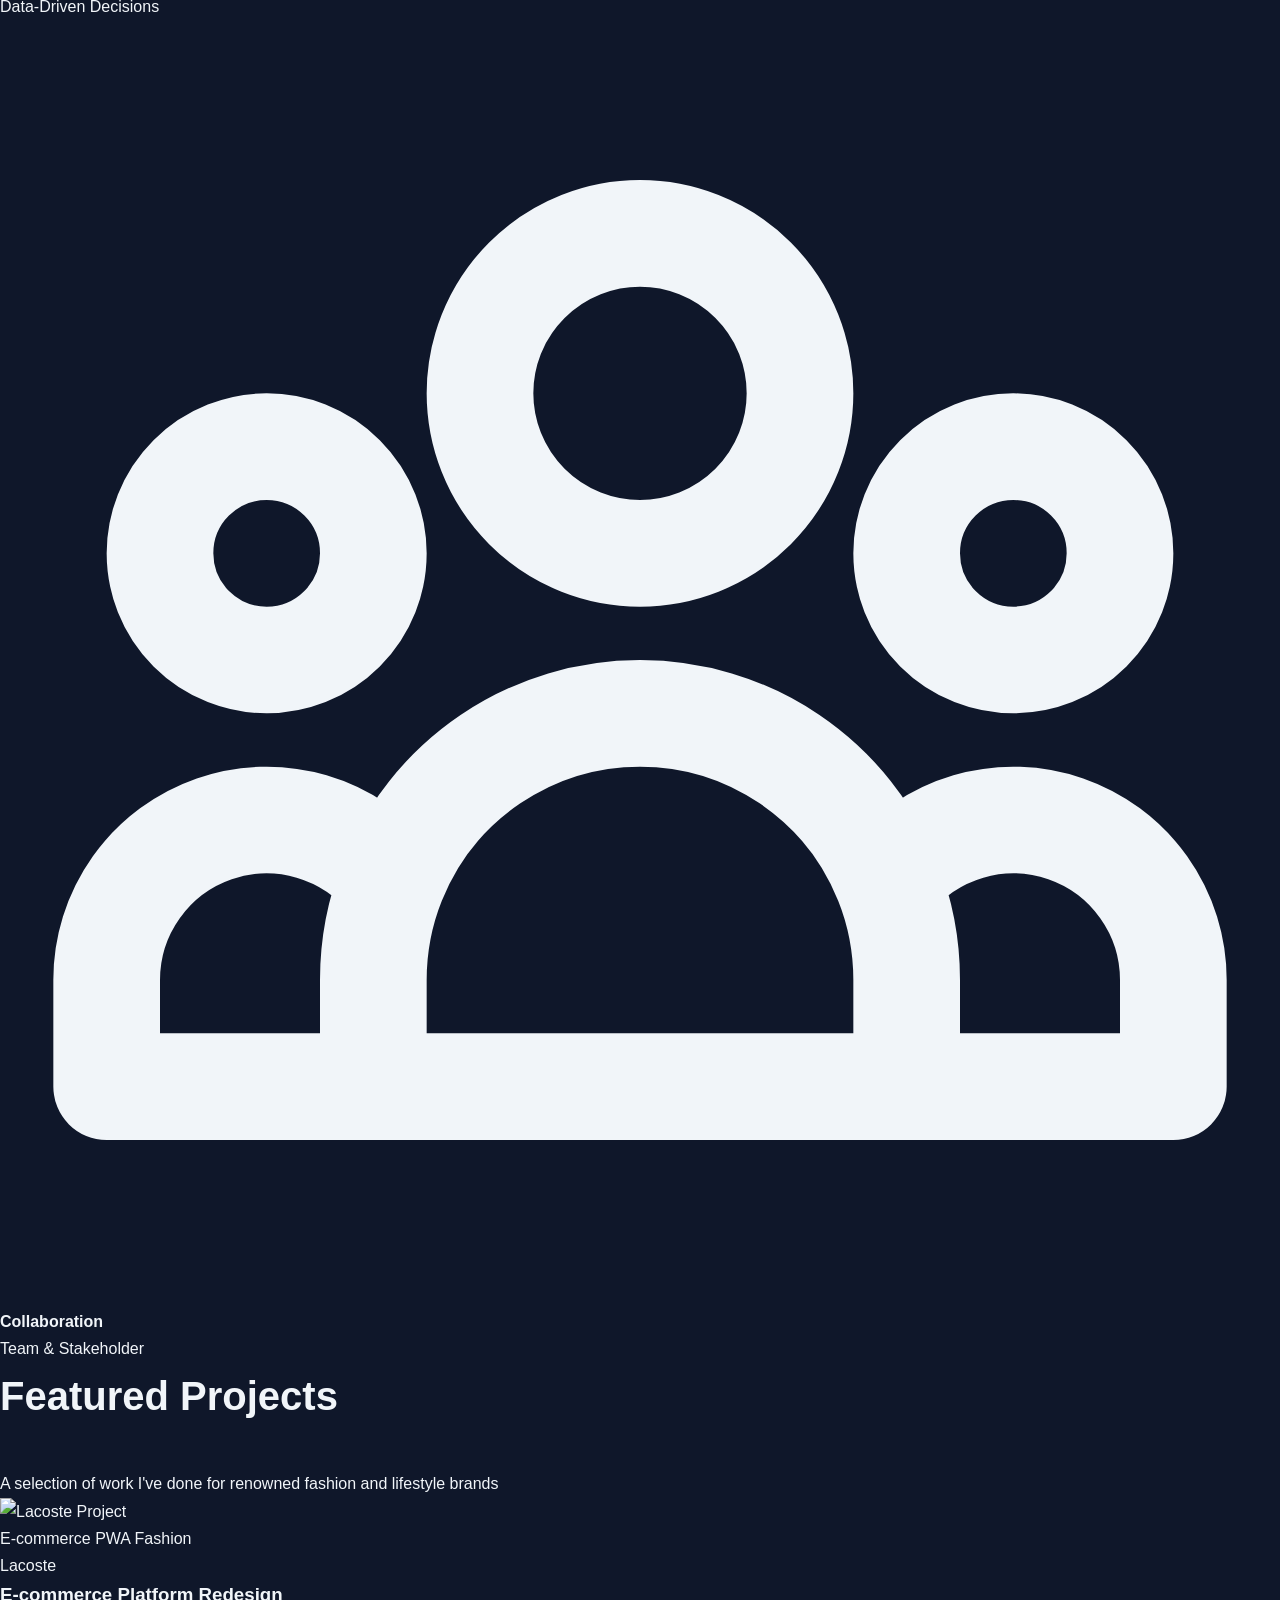
==== commit e4101d1f: "new-update" ====
--- a/index.html
+++ b/index.html
@@ -4,315 +4,465 @@
 <head>
     <meta charset="UTF-8">
     <meta name="viewport" content="width=device-width, initial-scale=1.0">
-    <title>Frontend Developer | Magento & PWA Expert</title>
-    <link rel="stylesheet" href="./tailwind.css.css">
-    <!-- Google Fonts -->
-    <link rel="preconnect" href="https://fonts.googleapis.com">
-    <link rel="preconnect" href="https://fonts.gstatic.com" crossorigin>
+    <title>Portfolio | UI/UX Designer</title>
+    <link rel="stylesheet" href="../portfolio/tailwind.css.css">
+    <link
+        href="https://fonts.googleapis.com/css2?family=Playfair+Display:wght@400;500;600;700&family=Inter:wght@300;400;500;600&display=swap"
+        rel="stylesheet">
 </head>
 
 <body>
-
     <!-- Navigation -->
-    <nav id="navbar">
-        <div class="container nav-container">
-            <a href="#" class="logo">Kashish<span class="accent"> </span>Portfolio</a>
-            <ul class="nav-links">
-                <li><a href="#home">Home</a></li>
-                <li><a href="#about">About</a></li>
-                <li><a href="#services">Services</a></li>
-                <li><a href="#work">Work</a></li>
-                <li><a href="#contact">Contact</a></li>
-            </ul>
-            <div class="hamburger" id="hamburger">
-                <span></span>
-                <span></span>
-                <span></span>
-            </div>
-        </div>
+    <nav>
+        <a href="#" class="logo">Kashish Sharma</a>
+        <ul class="nav-links">
+            <li><a href="#about">About</a></li>
+            <li><a href="#skills">Skills</a></li>
+            <li><a href="#projects">Projects</a></li>
+            <li><a href="#contact">Contact</a></li>
+        </ul>
     </nav>
 
     <!-- Hero Section -->
-    <section id="home" class="hero-section">
-        <div class="hero-bg-animation"></div>
-        <div class="container hero-content">
-            <div class="hero-text">
-                <span class="greeting">HELLO, I'M</span>
-                <h1>Kashish <span class="highlight">Sharma</span></h1>
-                <h2 class="dynamic-title">Frontend Developer</h2>
-                <p>I craft high-performance e-commerce experiences using Magento 2, PWA Studio, and Modern Frontend
-                    Technologies.</p>
-                <div class="hero-buttons">
-                    <a href="#work" class="btn btn-primary">View Projects</a>
-                    <a href="#contact" class="btn btn-outline">Let's Talk</a>
-                </div>
-            </div>
-            <div class="hero-image">
-                <div class="image-frame">
-                    <!-- Replace src with your actual image -->
-                    <img src="https://res.cloudinary.com/duhhg3yhn/image/upload/v1774675113/mypic_ylxiiv.jpg" alt="Profile">
-                </div>
-            </div>
-        </div>
-    </section>
-
-    <!-- Stats Section (New) -->
-    <section id="stats" class="stats-section">
-        <div class="container stats-grid">
-            <div class="stat-item">
-                <i class="fas fa-briefcase"></i>
-                <h3 class="counter" data-target="50">5</h3>
-                <p>Live Projects</p>
-            </div>
-            <div class="stat-item">
-                <i class="fas fa-magento"></i>
-                <h3 class="counter" data-target="30">100</h3>
-                <p>Magento Pagebuilder Pages</p>
-            </div>
-            <div class="stat-item">
-                <i class="fas fa-mobile-alt"></i>
-                <h3 class="counter" data-target="15">2</h3>
-                <p>PWA Works </p>
-            </div>
-            <div class="stat-item">
-                <i class="fas fa-coffee"></i>
-                <h3 class="counter" data-target="1000">2</h3>
-                <p>FreeLensing Websites</p>
+    <section class="hero">
+        <div class="hero-content">
+            <span class="hero-label">UI/UX Designer</span>
+            <h1>Crafting Digital<br>Experiences with <span>Purpose</span></h1>
+            <p>I design intuitive interfaces that bridge the gap between brands and users. Currently focused on
+                e-commerce solutions and progressive web applications.</p>
+            <div class="hero-buttons">
+                <a href="#projects" class="btn btn-primary">View My Work</a>
+                <a href="#contact" class="btn btn-secondary">Get In Touch</a>
+            </div>
+        </div>
+
+        <div class="floating-elements">
+            <div class="float-card">
+                <div class="icon">
+                    <svg fill="none" stroke="currentColor" viewBox="0 0 24 24">
+                        <path stroke-linecap="round" stroke-linejoin="round" stroke-width="2"
+                            d="M7 21a4 4 0 01-4-4V5a2 2 0 012-2h4a2 2 0 012 2v12a4 4 0 01-4 4zm0 0h12a2 2 0 002-2v-4a2 2 0 00-2-2h-2.343M11 7.343l1.657-1.657a2 2 0 012.828 0l2.829 2.829a2 2 0 010 2.828l-8.486 8.485M7 17h.01">
+                        </path>
+                    </svg>
+                </div>
+                <h4>UI Design</h4>
+                <p>Pixel-perfect interfaces</p>
+            </div>
+            <div class="float-card">
+                <div class="icon">
+                    <svg fill="none" stroke="currentColor" viewBox="0 0 24 24">
+                        <path stroke-linecap="round" stroke-linejoin="round" stroke-width="2"
+                            d="M9.75 17L9 20l-1 1h8l-1-1-.75-3M3 13h18M5 17h14a2 2 0 002-2V5a2 2 0 00-2-2H5a2 2 0 00-2 2v10a2 2 0 002 2z">
+                        </path>
+                    </svg>
+                </div>
+                <h4>Responsive</h4>
+                <p>All device optimized</p>
+            </div>
+            <div class="float-card">
+                <div class="icon">
+                    <svg fill="none" stroke="currentColor" viewBox="0 0 24 24">
+                        <path stroke-linecap="round" stroke-linejoin="round" stroke-width="2"
+                            d="M13 10V3L4 14h7v7l9-11h-7z"></path>
+                    </svg>
+                </div>
+                <h4>PWA Expert</h4>
+                <p>Modern web apps</p>
             </div>
         </div>
     </section>
 
     <!-- About Section -->
-    <section id="about" class="about-section">
-        <div class="container about-grid">
-            <div class="about-content reveal">
-                <h2 class="section-title">About <span class="highlight">Me</span></h2>
-                <p class="lead">I'm a passionate Frontend Developer specializing in the e-commerce ecosystem.</p>
-                <p>With over 8 Months of experience, I focus on building scalable, accessible, and visually stunning
-                    online stores. My expertise lies in bridging the gap between complex Magento backend logic and
-                    smooth, app-like frontend experiences using PWA and Headless architecture.</p>
-                <div class="skills-bars">
-                    <div class="skill">
-                        <span>Magento 2 Theming</span>
-                        <div class="bar">
-                            <div class="progress" style="width: 95%;"></div>
+    <section id="about" class="about">
+        <div class="about-grid">
+            <div class="about-image">
+                <div class="about-image-wrapper">
+                    <img src="https://picsum.photos/seed/designer-portrait/600/500" alt="Profile">
+                </div>
+                <div class="experience-badge">
+                    <div class="number">8+</div>
+                    <div class="text">Months Experience</div>
+                </div>
+            </div>
+            <div class="about-content">
+                <span class="section-label">About Me</span>
+                <h2>Passionate about creating meaningful digital experiences</h2>
+                <p>I'm a UI/UX designer with hands-on experience in designing e-commerce platforms for renowned fashion
+                    brands. My work focuses on creating seamless user experiences that drive engagement and conversions.
+                </p>
+                <p>Having worked with major brands like Lacoste, Mufti, Crocs, and Cochin, I've developed expertise in
+                    PWA development and Magento2 integration, delivering solutions that balance aesthetic appeal with
+                    functional excellence.</p>
+                <div class="about-stats">
+                    <div class="stat-item">
+                        <h3>10+</h3>
+                        <p>Projects Completed</p>
+                    </div>
+                    <div class="stat-item">
+                        <h3>4</h3>
+                        <p>Major Brands</p>
+                    </div>
+                    <div class="stat-item">
+                        <h3>100%</h3>
+                        <p>Client Satisfaction</p>
+                    </div>
+                </div>
+            </div>
+        </div>
+    </section>
+
+    <!-- Skills Section -->
+    <section id="skills" class="skills">
+        <div class="section-header">
+            <span class="section-label">Expertise</span>
+            <h2 class="section-title">Skills & Tools</h2>
+            <p class="section-desc">Technologies and methodologies I use to bring designs to life</p>
+        </div>
+
+        <div class="skills-grid">
+            <div class="skill-card reveal">
+                <div class="skill-icon">
+                    <svg fill="none" stroke="currentColor" viewBox="0 0 24 24">
+                        <path stroke-linecap="round" stroke-linejoin="round" stroke-width="2"
+                            d="M4 5a1 1 0 011-1h14a1 1 0 011 1v2a1 1 0 01-1 1H5a1 1 0 01-1-1V5zM4 13a1 1 0 011-1h6a1 1 0 011 1v6a1 1 0 01-1 1H5a1 1 0 01-1-1v-6zM16 13a1 1 0 011-1h2a1 1 0 011 1v6a1 1 0 01-1 1h-2a1 1 0 01-1-1v-6z">
+                        </path>
+                    </svg>
+                </div>
+                <h4>UI Design</h4>
+                <p>Figma, Sketch</p>
+            </div>
+            <div class="skill-card reveal">
+                <div class="skill-icon">
+                    <svg fill="none" stroke="currentColor" viewBox="0 0 24 24">
+                        <path stroke-linecap="round" stroke-linejoin="round" stroke-width="2"
+                            d="M15 15l-2 5L9 9l11 4-5 2zm0 0l5 5M7.188 2.239l.777 2.897M5.136 7.965l-2.898-.777M13.95 4.05l-2.122 2.122m-5.657 5.656l-2.12 2.122">
+                        </path>
+                    </svg>
+                </div>
+                <h4>UX Research</h4>
+                <p>User Testing, Analytics</p>
+            </div>
+            <div class="skill-card reveal">
+                <div class="skill-icon">
+                    <svg fill="none" stroke="currentColor" viewBox="0 0 24 24">
+                        <path stroke-linecap="round" stroke-linejoin="round" stroke-width="2"
+                            d="M12 18h.01M8 21h8a2 2 0 002-2V5a2 2 0 00-2-2H8a2 2 0 00-2 2v14a2 2 0 002 2z"></path>
+                    </svg>
+                </div>
+                <h4>PWA</h4>
+                <p>Progressive Web Apps</p>
+            </div>
+            <div class="skill-card reveal">
+                <div class="skill-icon">
+                    <svg fill="none" stroke="currentColor" viewBox="0 0 24 24">
+                        <path stroke-linecap="round" stroke-linejoin="round" stroke-width="2"
+                            d="M16 11V7a4 4 0 00-8 0v4M5 9h14l1 12H4L5 9z"></path>
+                    </svg>
+                </div>
+                <h4>Magento2</h4>
+                <p>E-commerce Solutions</p>
+            </div>
+            <div class="skill-card reveal">
+                <div class="skill-icon">
+                    <svg fill="none" stroke="currentColor" viewBox="0 0 24 24">
+                        <path stroke-linecap="round" stroke-linejoin="round" stroke-width="2"
+                            d="M7 21h10a2 2 0 002-2V9.414a1 1 0 00-.293-.707l-5.414-5.414A1 1 0 0012.586 3H7a2 2 0 00-2 2v14a2 2 0 002 2z">
+                        </path>
+                    </svg>
+                </div>
+                <h4>Prototyping</h4>
+                <p>Interactive Mockups</p>
+            </div>
+            <div class="skill-card reveal">
+                <div class="skill-icon">
+                    <svg fill="none" stroke="currentColor" viewBox="0 0 24 24">
+                        <path stroke-linecap="round" stroke-linejoin="round" stroke-width="2"
+                            d="M4 4v5h.582m15.356 2A8.001 8.001 0 004.582 9m0 0H9m11 11v-5h-.581m0 0a8.003 8.003 0 01-15.357-2m15.357 2H15">
+                        </path>
+                    </svg>
+                </div>
+                <h4>Responsive Design</h4>
+                <p>Mobile-First Approach</p>
+            </div>
+            <div class="skill-card reveal">
+                <div class="skill-icon">
+                    <svg fill="none" stroke="currentColor" viewBox="0 0 24 24">
+                        <path stroke-linecap="round" stroke-linejoin="round" stroke-width="2"
+                            d="M9 19v-6a2 2 0 00-2-2H5a2 2 0 00-2 2v6a2 2 0 002 2h2a2 2 0 002-2zm0 0V9a2 2 0 012-2h2a2 2 0 012 2v10m-6 0a2 2 0 002 2h2a2 2 0 002-2m0 0V5a2 2 0 012-2h2a2 2 0 012 2v14a2 2 0 01-2 2h-2a2 2 0 01-2-2z">
+                        </path>
+                    </svg>
+                </div>
+                <h4>Analytics</h4>
+                <p>Data-Driven Decisions</p>
+            </div>
+            <div class="skill-card reveal">
+                <div class="skill-icon">
+                    <svg fill="none" stroke="currentColor" viewBox="0 0 24 24">
+                        <path stroke-linecap="round" stroke-linejoin="round" stroke-width="2"
+                            d="M17 20h5v-2a3 3 0 00-5.356-1.857M17 20H7m10 0v-2c0-.656-.126-1.283-.356-1.857M7 20H2v-2a3 3 0 015.356-1.857M7 20v-2c0-.656.126-1.283.356-1.857m0 0a5.002 5.002 0 019.288 0M15 7a3 3 0 11-6 0 3 3 0 016 0zm6 3a2 2 0 11-4 0 2 2 0 014 0zM7 10a2 2 0 11-4 0 2 2 0 014 0z">
+                        </path>
+                    </svg>
+                </div>
+                <h4>Collaboration</h4>
+                <p>Team & Stakeholder</p>
+            </div>
+        </div>
+    </section>
+
+    <!-- Projects Section -->
+    <section id="projects" class="projects">
+        <div class="section-header">
+            <h2 class="section-title">Featured Projects</h2>
+            <p class="section-desc">A selection of work I've done for renowned fashion and lifestyle brands</p>
+        </div>
+
+        <div class="projects-grid">
+            <div class="project-card reveal">
+                <div class="project-image">
+                    <img src="https://res.cloudinary.com/duhhg3yhn/image/upload/q_auto/f_auto/v1775753683/lacoste_kfwtwm.jpg" alt="Lacoste Project">
+                    <div class="project-overlay">
+                        <div class="project-tags">
+                            <span class="project-tag">E-commerce</span>
+                            <span class="project-tag">PWA</span>
+                            <span class="project-tag">Fashion</span>
                         </div>
                     </div>
-                    <div class="skill">
-                        <span>PWA / Headless</span>
-                        <div class="bar">
-                            <div class="progress" style="width: 88%;"></div>
+                </div>
+                <div class="project-content">
+                    <span class="project-brand">Lacoste</span>
+                    <h3>E-commerce Platform Redesign</h3>
+                    <p>Complete UI overhaul for the French fashion brand's online store, focusing on mobile experience
+                        and conversion optimization.</p>
+                    <div class="project-tech">
+                        <span class="tech-badge">PWA</span>
+                        <span class="tech-badge">Magento2</span>
+                        <span class="tech-badge">Figma</span>
+                    </div>
+                </div>
+            </div>
+
+            <div class="project-card reveal">
+                <div class="project-image">
+                    <img src="https://res.cloudinary.com/duhhg3yhn/image/upload/q_auto/f_auto/v1775753702/crocs_amo7ln.webp" alt="Crocs Project">
+                    <div class="project-overlay">
+                        <div class="project-tags">
+                            <span class="project-tag">Retail</span>
+                            <span class="project-tag">Mobile App</span>
+                            <span class="project-tag">Lifestyle</span>
                         </div>
                     </div>
-                    <div class="skill">
-                        <span>Tailwind / Less CSS</span>
-                        <div class="bar">
-                            <div class="progress" style="width: 92%;"></div>
+                </div>
+                <div class="project-content">
+                    <span class="project-brand">Crocs</span>
+                    <h3>Mobile Shopping Experience</h3>
+                    <p>Designed an intuitive PWA for Crocs, enhancing the product discovery journey and streamlining the
+                        checkout process.</p>
+                    <div class="project-tech">
+                        <span class="tech-badge">PWA</span>
+                        <span class="tech-badge">Magento2</span>
+                        <span class="tech-badge">UX Research</span>
+                    </div>
+                </div>
+            </div>
+
+            <div class="project-card reveal">
+                <div class="project-image">
+                    <img src="https://res.cloudinary.com/duhhg3yhn/image/upload/q_auto/f_auto/v1775753715/muftijeans_logo_figlx1.jpg" alt="Mufti Project">
+                    <div class="project-overlay">
+                        <div class="project-tags">
+                            <span class="project-tag">Fashion</span>
+                            <span class="project-tag">Indian Brand</span>
+                            <span class="project-tag">E-commerce</span>
                         </div>
                     </div>
                 </div>
-            </div>
-        </div>
-    </section>
-
-    <!-- Services/Process Section (New) -->
-    <section id="services" class="services-section">
-        <div class="container">
-            <h2 class="section-title text-center reveal">What I <span class="highlight">Do</span></h2>
-            <div class="services-grid">
-                <div class="service-card reveal">
-                    <div class="icon-box">
-                        <svg xmlns="http://www.w3.org/2000/svg" width="800px" height="800px" viewBox="-23.5 0 303 303"
-                            preserveAspectRatio="xMidYMid">
-                            <path
-                                d="M144.852 90.67v172.192l-16.933 10.349-16.946-10.404V90.803l-43.878 27.016v147.255l60.824 37.217 61.339-37.482V117.725L144.852 90.67zM127.919 0L0 77.502v147.274l33.223 19.572V97.06l94.722-57.596 94.81 57.512.391.223-.042 146.929L256 224.776V77.502L127.919 0z"
-                                fill="#EC6737" />
-                        </svg> <i class="fab fa-magento"></i>
-                    </div>
-                    <h3>Magento Development</h3>
-                    <p>Custom theme development, module integration, and performance optimization for Magento 2 stores.
-                    </p>
-                </div>
-                <div class="service-card reveal">
-                    <div class="icon-box">
-                        <svg xmlns="http://www.w3.org/2000/svg" fill="#000000" width="800px" height="800px"
-                            viewBox="0 0 512 512">
-                            <title>ionicons-v5_logos</title>
-                            <path
-                                d="M330.7,352l77.72-192H356.9L303.74,284.07,265.93,160H226.32L185.74,284.07l-28.63-56.53L131.21,307l26.3,45h50.7l36.68-111.27,35,111.27Z" />
-                            <path
-                                d="M48.79,286.09H80.44a93.39,93.39,0,0,0,25.62-3.21l8.18-25.19,22.88-70.39a55.75,55.75,0,0,0-6-7.82Q113.54,160,79.59,160H0V352H48.79Zm41.9-81.92q6.89,6.92,6.88,18.52t-6,18.53q-6.64,7.62-24.44,7.61H48.79V197.25H67.21q16.59,0,23.48,6.92ZM376.85,317.61l14.79-37.25h42.69l-20.26-56.51L439.41,160,512,352H458.47l-12.4-34.39Z" />
-                        </svg><i class="fas fa-cubes"></i>
-                    </div>
-                    <h3>PWA Implementation</h3>
-                    <p>Transforming standard sites into Progressive Web Apps for offline support and mobile-first
-                        experiences.</p>
-                </div>
-                <div class="service-card reveal">
-                    <div class="icon-box">
-                        <svg xmlns="http://www.w3.org/2000/svg" width="800px" height="800px" viewBox="0 0 2050 2050"
-                            data-name="Layer 3" id="Layer_3">
-                            <defs>
-                                <style>
-                                    .cls-1 {
-                                        fill: #4d4d4d;
-                                    }
-
-                                    .cls-2 {
-                                        fill: #ffffff;
-                                    }
-                                </style>
-                            </defs>
-                            <title />
-                            <path class="cls-1"
-                                d="M1658.7,723.4v-53a171.2,171.2,0,0,0-171.2-171.2h-925A171.2,171.2,0,0,0,391.3,670.4v53a20.1,20.1,0,0,0,20.1,20.1H1638.6A20.1,20.1,0,0,0,1658.7,723.4Z" />
-                            <path class="cls-1"
-                                d="M391.3,853.6v526a171.2,171.2,0,0,0,171.2,171.2h925a171.2,171.2,0,0,0,171.2-171.2v-526a20.1,20.1,0,0,0-20.1-20.1H411.4A20.1,20.1,0,0,0,391.3,853.6Z" />
-                            <circle class="cls-2" cx="559.2" cy="624.1" r="38.7" />
-                            <circle class="cls-2" cx="678.5" cy="624.1" r="38.7" />
-                            <circle class="cls-2" cx="797.8" cy="624.1" r="38.7" />
-                        </svg><i class="fas fa-paint-brush"></i>
-                    </div>
-                    <h3>UI/UX & Tailwind</h3>
-                    <p>Building responsive, pixel-perfect interfaces using Tailwind CSS and modern design systems.</p>
-                </div>
-            </div>
-        </div>
-    </section>
-
-    <!-- Projects Section -->
-    <section id="work" class="work-section">
-        <div class="container">
-            <h2 class="section-title text-center reveal">Featured <span class="highlight">Projects</span></h2>
-            <div class="portfolio-grid">
-                <!-- Project 1 -->
-                <div class="portfolio-item reveal">
-                    <div class="portfolio-image">
-                        <video autoplay muted loop playsinline>
-                            <source src="https://res.cloudinary.com/duhhg3yhn/video/upload/v1774675198/imagesportfolio/locoste_qwrtwr.mp4" type="video/mp4">
-                        </video>
-                    </div>
-                    <div class="portfolio-overlay">
-                        <h3>Lacoste</h3>
-                        <p>Magento 2 </p>
-                        <div class="tech-stack">
-                            <span>Magento</span>
-                            <span>GraphQL</span>
-                            <span>React</span>
+                <div class="project-content">
+                    <span class="project-brand">Mufti</span>
+                    <h3>Brand Store Experience</h3>
+                    <p>Crafted a premium shopping experience for India's leading casual wear brand with focus on brand
+                        storytelling.</p>
+                    <div class="project-tech">
+                        <span class="tech-badge">Magento2</span>
+                        <span class="tech-badge">PWA</span>
+                        <span class="tech-badge">UI Design</span>
+                    </div>
+                </div>
+            </div>
+
+            <div class="project-card reveal">
+                <div class="project-image">
+                    <img src="https://res.cloudinary.com/duhhg3yhn/image/upload/q_auto/f_auto/v1775754148/cochin-2_fibjdr.png" alt="Cochin Project">
+                    <div class="project-overlay">
+                        <div class="project-tags">
+                            <span class="project-tag">Travel</span>
+                            <span class="project-tag">Tourism</span>
+                            <span class="project-tag">Destination</span>
                         </div>
-                        <div class="portfolio-links">
-                            <a href="#"><i class="fab fa-github"></i></a>
-                            <a href="#"><i class="fas fa-external-link-alt"></i></a>
-                        </div>
-                    </div>
-                </div>
-                <!-- Project 2 -->
-                <div class="portfolio-item reveal">
-                    <div class="portfolio-image">
-                        <div class="portfolio-image">
-                            <video autoplay muted loop playsinline controls>
-                                <source
-                                    src="https://res.cloudinary.com/duhhg3yhn/video/upload/v1774675195/imagesportfolio/crocs_u7d34k.mp4"
-                                    type="video/mp4">
-                            </video>
-                        </div>
-                    </div>
-                    <div class="portfolio-overlay-2">
-                        <h3>Crocs</h3>
-                        <p>Custom Less/CSS Theme & Backend Integration</p>
-                        <div class="tech-stack">
-                            <span>Less</span>
-                            <span>jQuery</span>
-                            <span>Magento pagebuilder</span>
-                        </div>
-                        <div class="portfolio-links">
-                            <a href="#"><i class="fab fa-github"></i></a>
-                            <a href="#"><i class="fas fa-external-link-alt"></i></a>
-                        </div>
-                    </div>
-                </div>
-                <!-- Project 3 -->
-                <div class="portfolio-item reveal">
-                    <div class="portfolio-image">
-                        <video autoplay muted loop playsinline>
-                            <source src="https://res.cloudinary.com/duhhg3yhn/video/upload/v1774675201/imagesportfolio/mufti_i6gcgc.mp4" type="video/mp4">
-                        </video>
-                    </div>
-                    <div class="portfolio-overlay-3">
-                        <h3>Mufti-Jeans</h3>
-                        <p>Frontend built with Tailwind CSS & API integration</p>
-                        <div class="tech-stack">
-                            <span>Tailwind</span>
-                            <span>JS</span>
-                            <span>Magento pagebuilder</span>
-                        </div>
-                        <div class="portfolio-links">
-                            <a href="#"><i class="fab fa-github"></i></a>
-                            <a href="#"><i class="fas fa-external-link-alt"></i></a>
-                        </div>
-                    </div>
-                </div>
-                <!---->
-                <div class="portfolio-item reveal">
-                    <div class="portfolio-image">
-                        <video autoplay muted loop playsinline>
-                            <source src="https://res.cloudinary.com/duhhg3yhn/video/upload/v1774675205/imagesportfolio/screenrecord-pg_f22ugj.mp4" type="video/mp4">
-                        </video>
-                    </div>
-                    <div class="portfolio-overlay-2">
-                        <h3>Golden prime pg</h3>
-                        <p>Hostel and Pg</p>
-                        <div class="tech-stack">
-                            <span>Css</span>
-                            <span>javascript</span>
-                            <span>HTML</span>
-                        </div>
-                        <div class="portfolio-links">
-                            <a href="#"><i class="fab fa-github"></i></a>
-                            <a href="#"><i class="fas fa-external-link-alt"></i></a>
-                        </div>
-                    </div>
-                </div>
-
-            </div>
-        </div>
-    </section>
-
-    <!-- Testimonials Section (New) -->
-    <section id="testimonials" class="testimonials-section">
-        <div class="container">
-            <h2 class="section-title text-center reveal">Client <span class="highlight">Reviews</span></h2>
-            <div class="testimonial-slider">
-                <div class="testimonial-card active">
-                    <div class="stars"><i class="fas fa-star"></i><i class="fas fa-star"></i><i
-                            class="fas fa-star"></i><i class="fas fa-star"></i><i class="fas fa-star"></i></div>
-                    <p>"Alex transformed our slow Magento site into a blazing fast PWA. Sales increased by 40% in 3
-                        months. Incredible work!"</p>
-                    <div class="client-info">
-                        <h4>Sarah Johnson</h4>
-                        <span>CEO, TechWear</span>
-                    </div>
+                    </div>
+                </div>
+                <div class="project-content">
+                    <span class="project-brand">Cochin</span>
+                    <h3>Tourism Platform Design</h3>
+                    <p>Developed a comprehensive tourism platform showcasing the beauty of Cochin with immersive visual
+                        storytelling.</p>
+                    <div class="project-tech">
+                        <span class="tech-badge">PWA</span>
+                        <span class="tech-badge">Interactive Maps</span>
+                        <span class="tech-badge">UX Design</span>
+                    </div>
+                </div>
+            </div>
+        </div>
+    </section>
+
+    <!-- Testimonial Section -->
+    <section class="testimonial">
+        <div class="testimonial-wrapper">
+            <svg class="quote-icon" fill="currentColor" viewBox="0 0 24 24">
+                <path
+                    d="M14.017 21v-7.391c0-5.704 3.731-9.57 8.983-10.609l.995 2.151c-2.432.917-3.995 3.638-3.995 5.849h4v10h-9.983zm-14.017 0v-7.391c0-5.704 3.748-9.57 9-10.609l.996 2.151c-2.433.917-3.996 3.638-3.996 5.849h3.983v10h-9.983z">
+                </path>
+            </svg>
+            <p class="testimonial-text">"A remarkably talented designer who understands the balance between aesthetics
+                and functionality. The work delivered exceeded our expectations and significantly improved our
+                conversion rates."</p>
+            <div class="testimonial-author">
+                <div class="author-avatar">JD</div>
+                <div class="author-info">
+                    <h4>John Davis</h4>
+                    <p>Product Manager, E-commerce Division</p>
                 </div>
             </div>
         </div>
     </section>
 
     <!-- Contact Section -->
-    <section id="contact" class="contact-section">
-        <div class="container">
-            <h2 class="section-title text-center reveal">Get In <span class="highlight">Touch</span></h2>
-            <p class="contact-subtext reveal">Have a project in mind? Let's build something amazing together.</p>
-            <form class="contact-form reveal">
+    <section id="contact" class="contact">
+        <div class="section-header">
+            <span class="section-label">Get In Touch</span>
+            <h2 class="section-title">Let's Work Together</h2>
+        </div>
+
+        <div class="contact-content">
+            <div class="contact-info">
+                <h3>Ready to start your next project?</h3>
+                <p>I'm currently open to new opportunities and would love to connect with you. Whether you have a
+                    question or just want to say hi, feel free to reach out!</p>
+
+            </div>
+
+            <form class="contact-form">
                 <div class="form-group">
-                    <input type="text" placeholder="Your Name" required>
-                    <input type="email" placeholder="Your Email" required>
-                </div>
-                <textarea placeholder="Your Message" rows="5" required></textarea>
-                <button type="submit" class="btn btn-primary btn-block">Send Message</button>
+                    <h3>Kashishjpr9092@gmail.com</h3>
+                </div>
+                <div class="form-group">
+                    <h3>8474947684 , 7464844237</h3>
+                </div>
+
             </form>
         </div>
     </section>
-    <script src="script.js"></script>
+
+    <!-- Footer -->
+    <footer>
+        <div class="footer-content">
+            <div class="social-links">
+                <a href="https://www.linkedin.com/in/kashish-sharma-33bb3a283?" aria-label="LinkedIn"   >
+
+                    <svg fill="currentColor" viewBox="0 0 24 24">
+                        <path
+                            d="M20.447 20.452h-3.554v-5.569c0-1.328-.027-3.037-1.852-3.037-1.853 0-2.136 1.445-2.136 2.939v5.667H9.351V9h3.414v1.561h.046c.477-.9 1.637-1.85 3.37-1.85 3.601 0 4.267 2.37 4.267 5.455v6.286zM5.337 7.433c-1.144 0-2.063-.926-2.063-2.065 0-1.138.92-2.063 2.063-2.063 1.14 0 2.064.925 2.064 2.063 0 1.139-.925 2.065-2.064 2.065zm1.782 13.019H3.555V9h3.564v11.452zM22.225 0H1.771C.792 0 0 .774 0 1.729v20.542C0 23.227.792 24 1.771 24h20.451C23.2 24 24 23.227 24 22.271V1.729C24 .774 23.2 0 22.222 0h.003z">
+                        </path>
+                    </svg>
+                </a>
+
+                <a href="8474947684" aria-label="Whatapp" class="for-hover-effect">
+                    <div class="for-ph-no">8474947684</div>
+                    <svg xmlns="http://www.w3.org/2000/svg" viewBox="0 0 32 32" width="32" height="32" fill="#25D366">
+                        <path
+                            d="M16 .4C7.4.4.4 7.4.4 16c0 2.8.7 5.5 2.1 7.9L0 32l8.3-2.2c2.3 1.3 4.9 2 7.7 2h.1c8.6 0 15.6-7 15.6-15.6S24.6.4 16 .4zm0 28.7c-2.4 0-4.8-.6-6.8-1.8l-.5-.3-4.9 1.3 1.3-4.8-.3-.5c-1.3-2.1-2-4.5-2-7 0-7.3 6-13.3 13.3-13.3s13.3 6 13.3 13.3-6 13.3-13.3 13.3zm7.3-9.9c-.4-.2-2.3-1.1-2.7-1.2-.4-.2-.6-.2-.9.2-.3.4-1 1.2-1.2 1.4-.2.2-.4.3-.8.1-.4-.2-1.6-.6-3-1.9-1.1-1-1.9-2.2-2.1-2.6-.2-.4 0-.6.2-.8.2-.2.4-.4.6-.7.2-.3.3-.4.4-.7.1-.2.1-.5 0-.7-.1-.2-.9-2.1-1.2-2.9-.3-.7-.6-.6-.9-.6h-.8c-.3 0-.7.1-1 .5-.3.4-1.3 1.3-1.3 3.1s1.3 3.6 1.5 3.8c.2.3 2.6 4 6.4 5.6.9.4 1.6.6 2.2.8.9.3 1.7.3 2.3.2.7-.1 2.3-.9 2.6-1.8.3-.9.3-1.7.2-1.8-.1-.1-.3-.2-.7-.4z" />
+                    </svg>
+                </a>
+                <a href="#" aria-label="Email"  class="for-hover-effect">
+                    <div class="for-ph-no">kashishjpr9092@gmail.com</div>
+
+                    <svg xmlns="http://www.w3.org/2000/svg" viewBox="0 0 48 48" width="40" height="40">
+                        <path fill="#EA4335" d="M4 10l20 15L44 10v28H4z" />
+                        <path fill="#FBBC05" d="M4 10l20 15v13H4z" />
+                        <path fill="#34A853" d="M44 10L24 25v13h20z" />
+                        <path fill="#4285F4" d="M4 10h40v4L24 28 4 14z" />
+                    </svg>
+                </a>
+            </div>
+        </div>
+    </footer>
+
+    <script>
+        // Navigation scroll effect
+        const nav = document.querySelector('nav');
+        window.addEventListener('scroll', () => {
+            if (window.scrollY > 50) {
+                nav.classList.add('scrolled');
+            } else {
+                nav.classList.remove('scrolled');
+            }
+        });
+
+        // Reveal animations on scroll
+        const revealElements = document.querySelectorAll('.reveal');
+
+        const revealOnScroll = () => {
+            revealElements.forEach(el => {
+                const elementTop = el.getBoundingClientRect().top;
+                const windowHeight = window.innerHeight;
+
+                if (elementTop < windowHeight - 100) {
+                    el.classList.add('active');
+                }
+            });
+        };
+
+        window.addEventListener('scroll', revealOnScroll);
+        window.addEventListener('load', revealOnScroll);
+
+        // Smooth scroll for anchor links
+        document.querySelectorAll('a[href^="#"]').forEach(anchor => {
+            anchor.addEventListener('click', function (e) {
+                e.preventDefault();
+                const target = document.querySelector(this.getAttribute('href'));
+                if (target) {
+                    target.scrollIntoView({
+                        behavior: 'smooth',
+                        block: 'start'
+                    });
+                }
+            });
+        });
+
+        // Form submission handling
+        const form = document.querySelector('.contact-form');
+        form.addEventListener('submit', (e) => {
+            e.preventDefault();
+
+            const btn = form.querySelector('.btn-submit');
+            const originalText = btn.textContent;
+
+            btn.textContent = 'Sending...';
+            btn.style.opacity = '0.7';
+
+            setTimeout(() => {
+                btn.textContent = 'Message Sent!';
+                btn.style.background = '#5a9a6e';
+
+                setTimeout(() => {
+                    btn.textContent = originalText;
+                    btn.style.background = '';
+                    btn.style.opacity = '';
+                    form.reset();
+                }, 2000);
+            }, 1500);
+        });
+    </script>
 </body>
 
 </html>
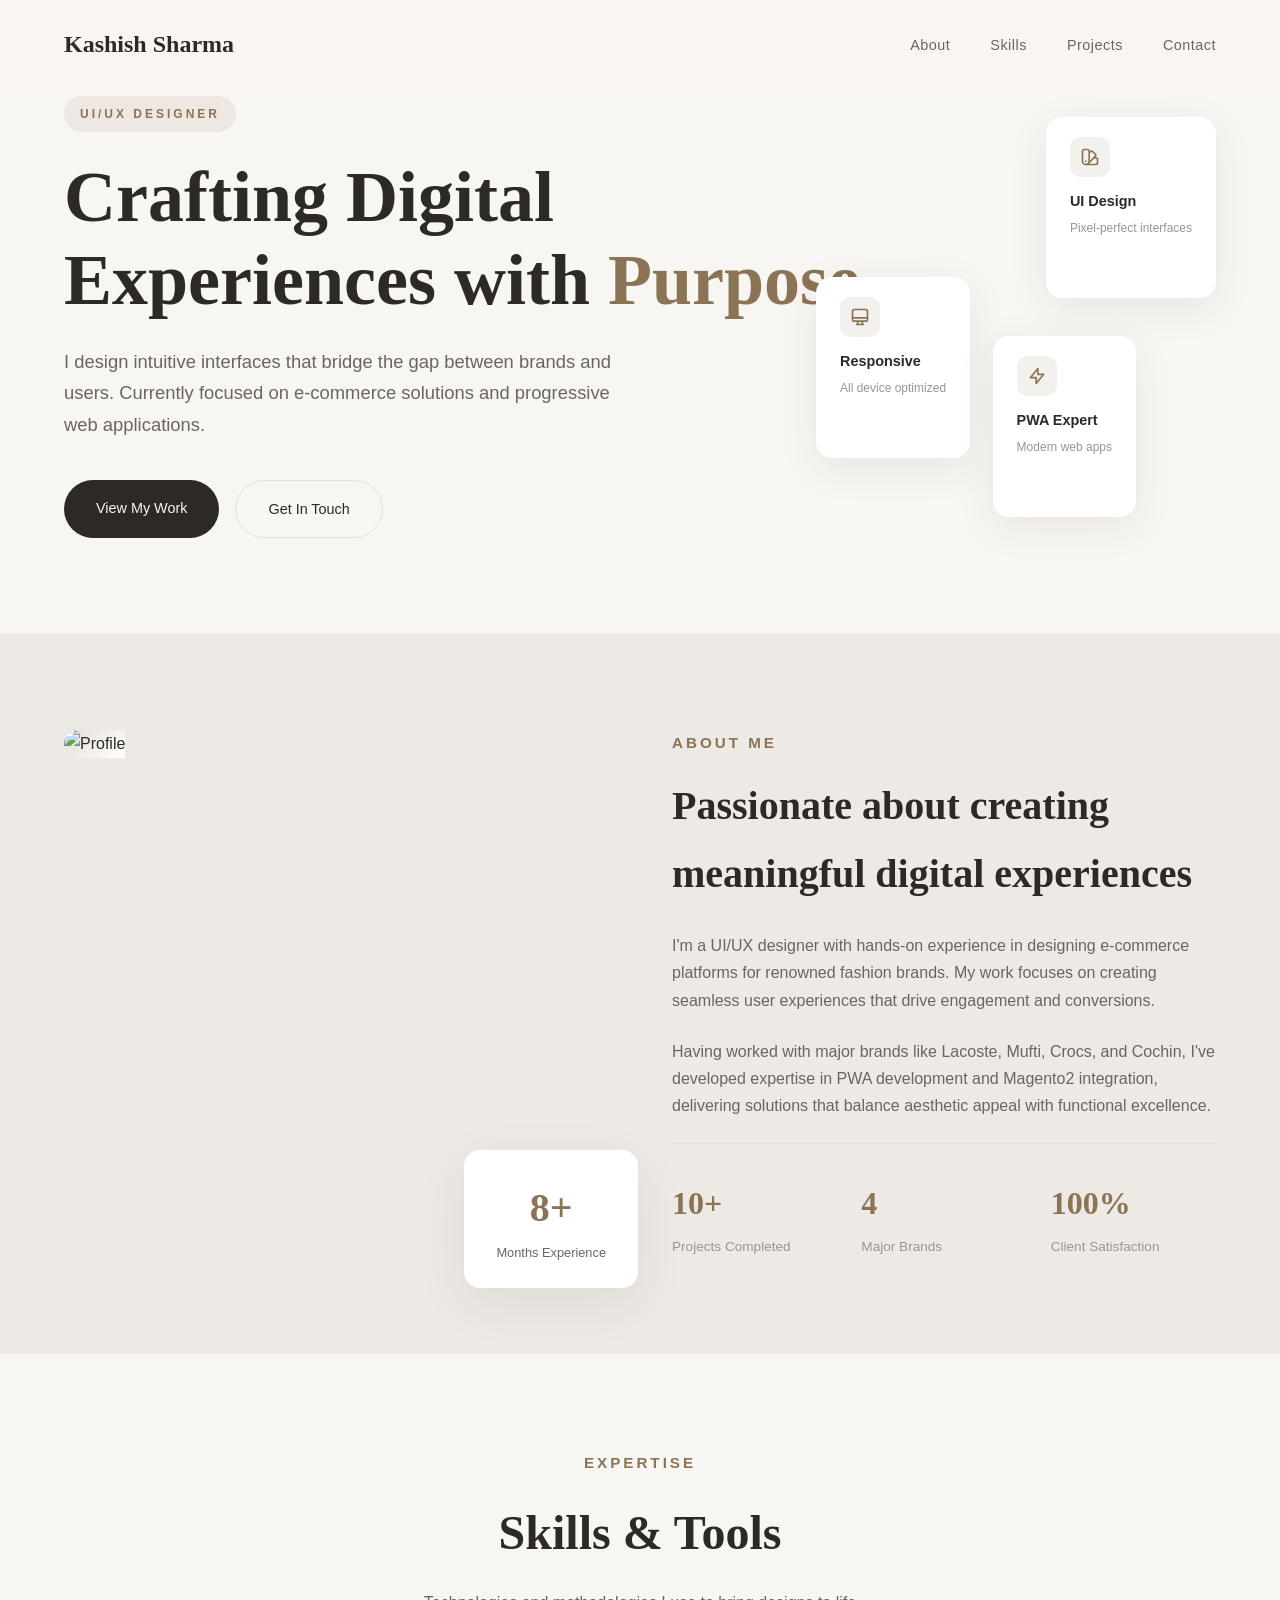
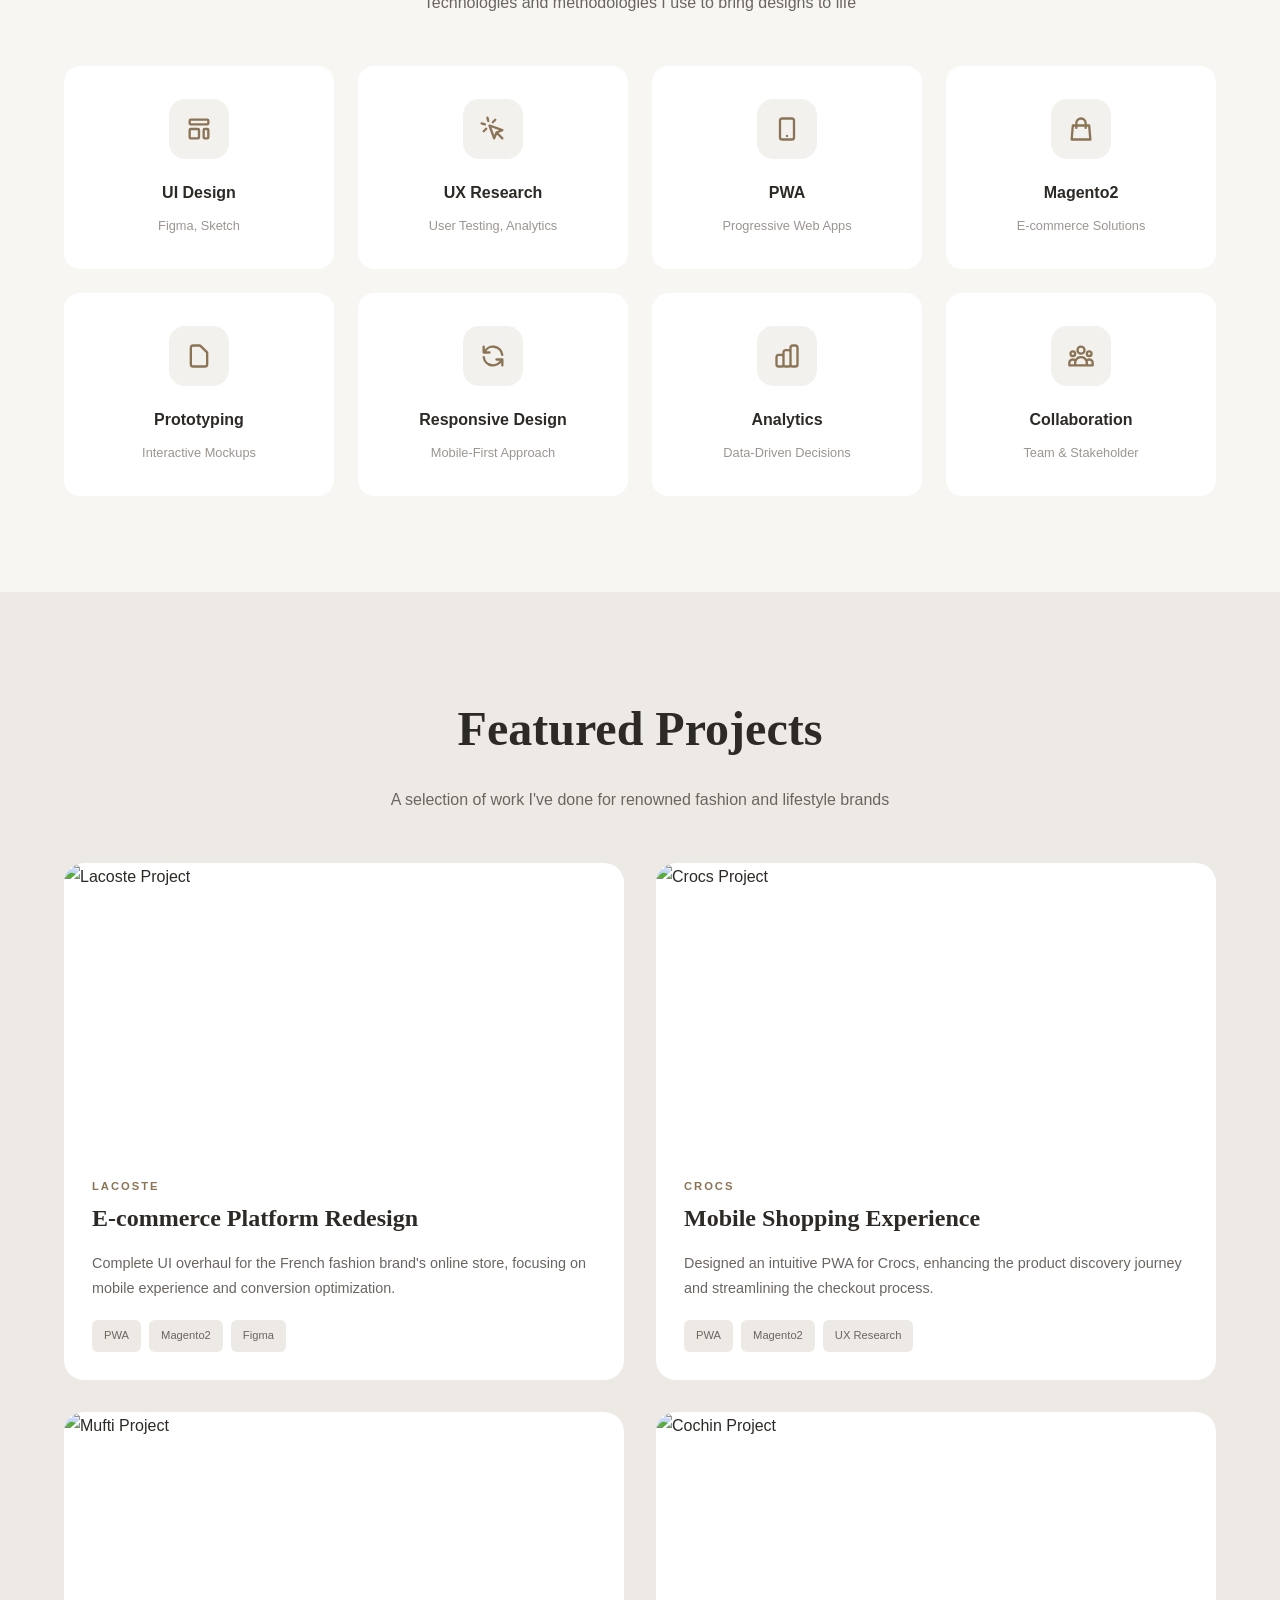
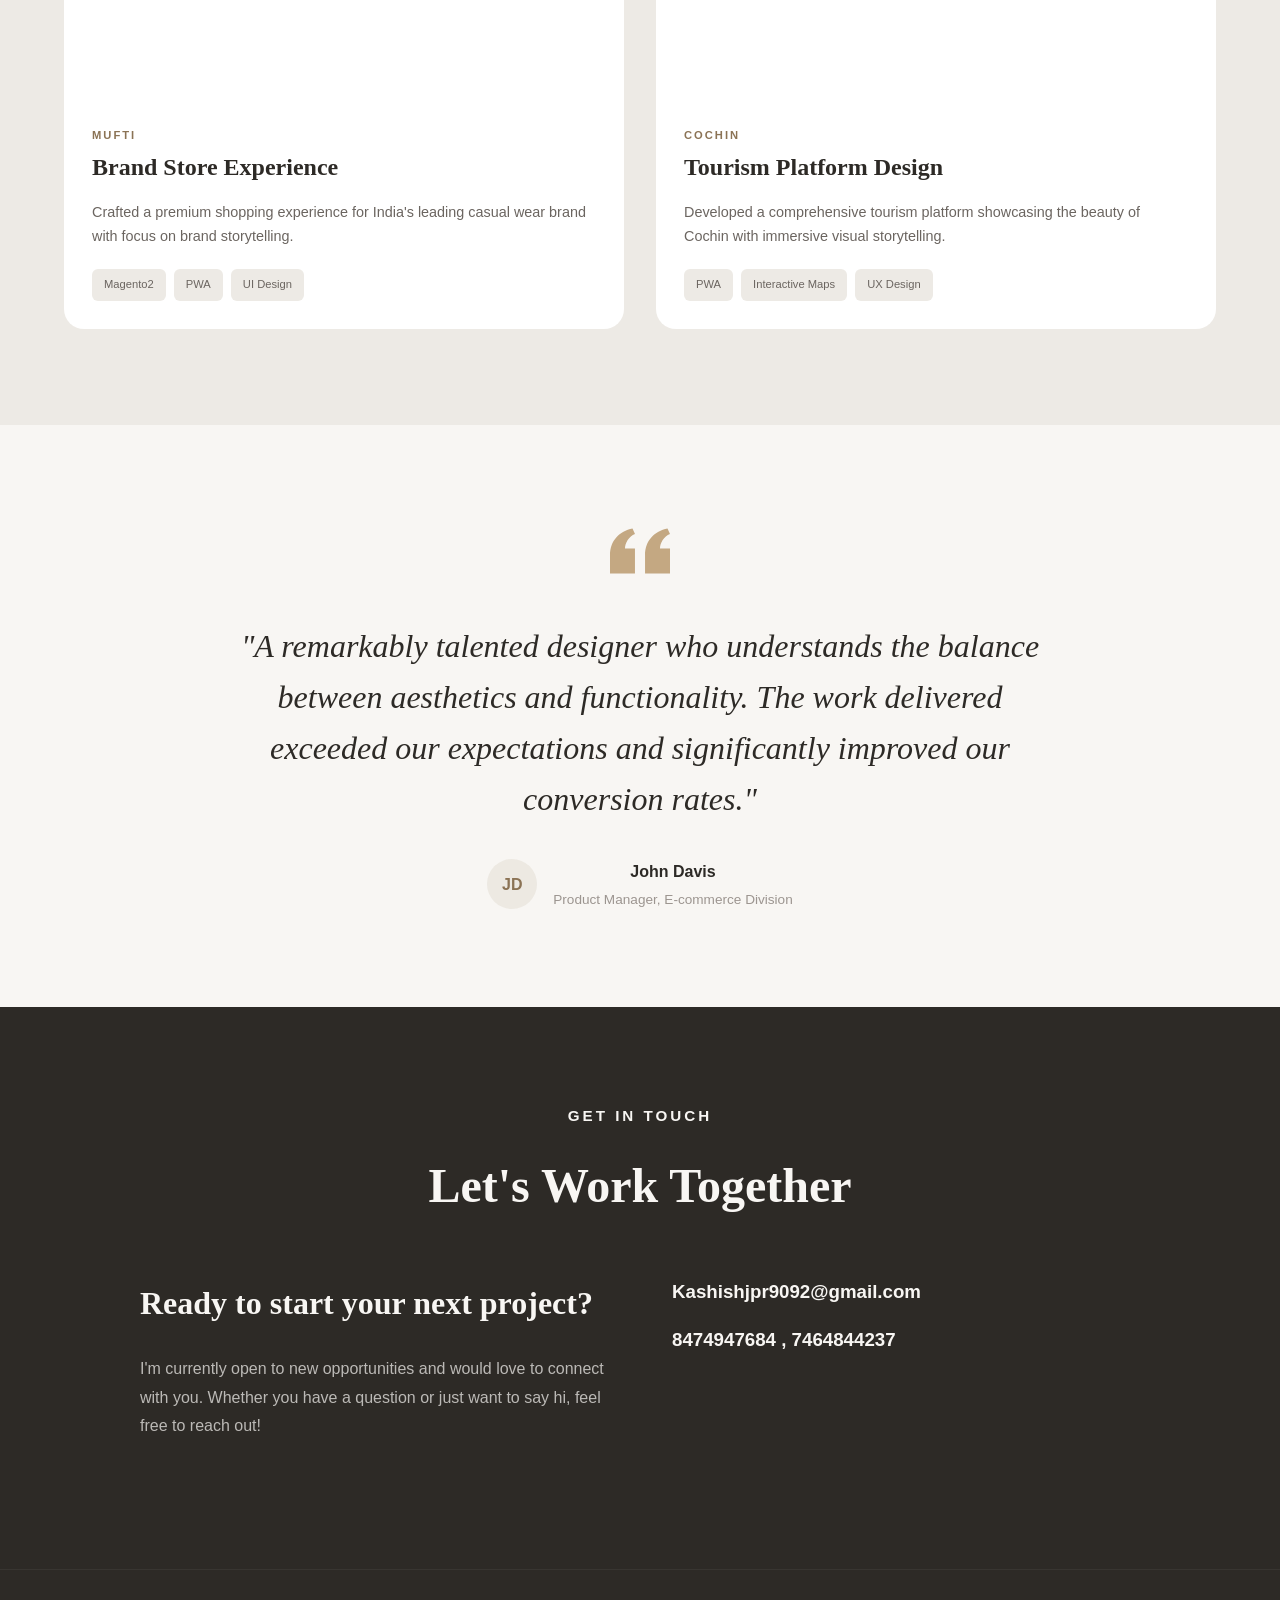
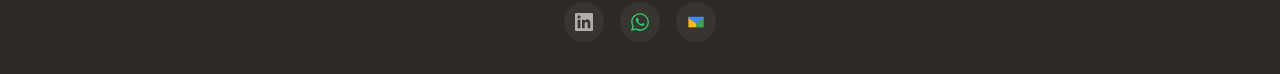
==== commit d15cb47b: "Update print statement from 'Hello' to 'Goodbye'" ====
--- a/index.html
+++ b/index.html
@@ -5,7 +5,7 @@
     <meta charset="UTF-8">
     <meta name="viewport" content="width=device-width, initial-scale=1.0">
     <title>Portfolio | UI/UX Designer</title>
-    <link rel="stylesheet" href="../portfolio/tailwind.css.css">
+    <link rel="stylesheet" href="./tailwind.css.css">
     <link
         href="https://fonts.googleapis.com/css2?family=Playfair+Display:wght@400;500;600;700&family=Inter:wght@300;400;500;600&display=swap"
         rel="stylesheet">
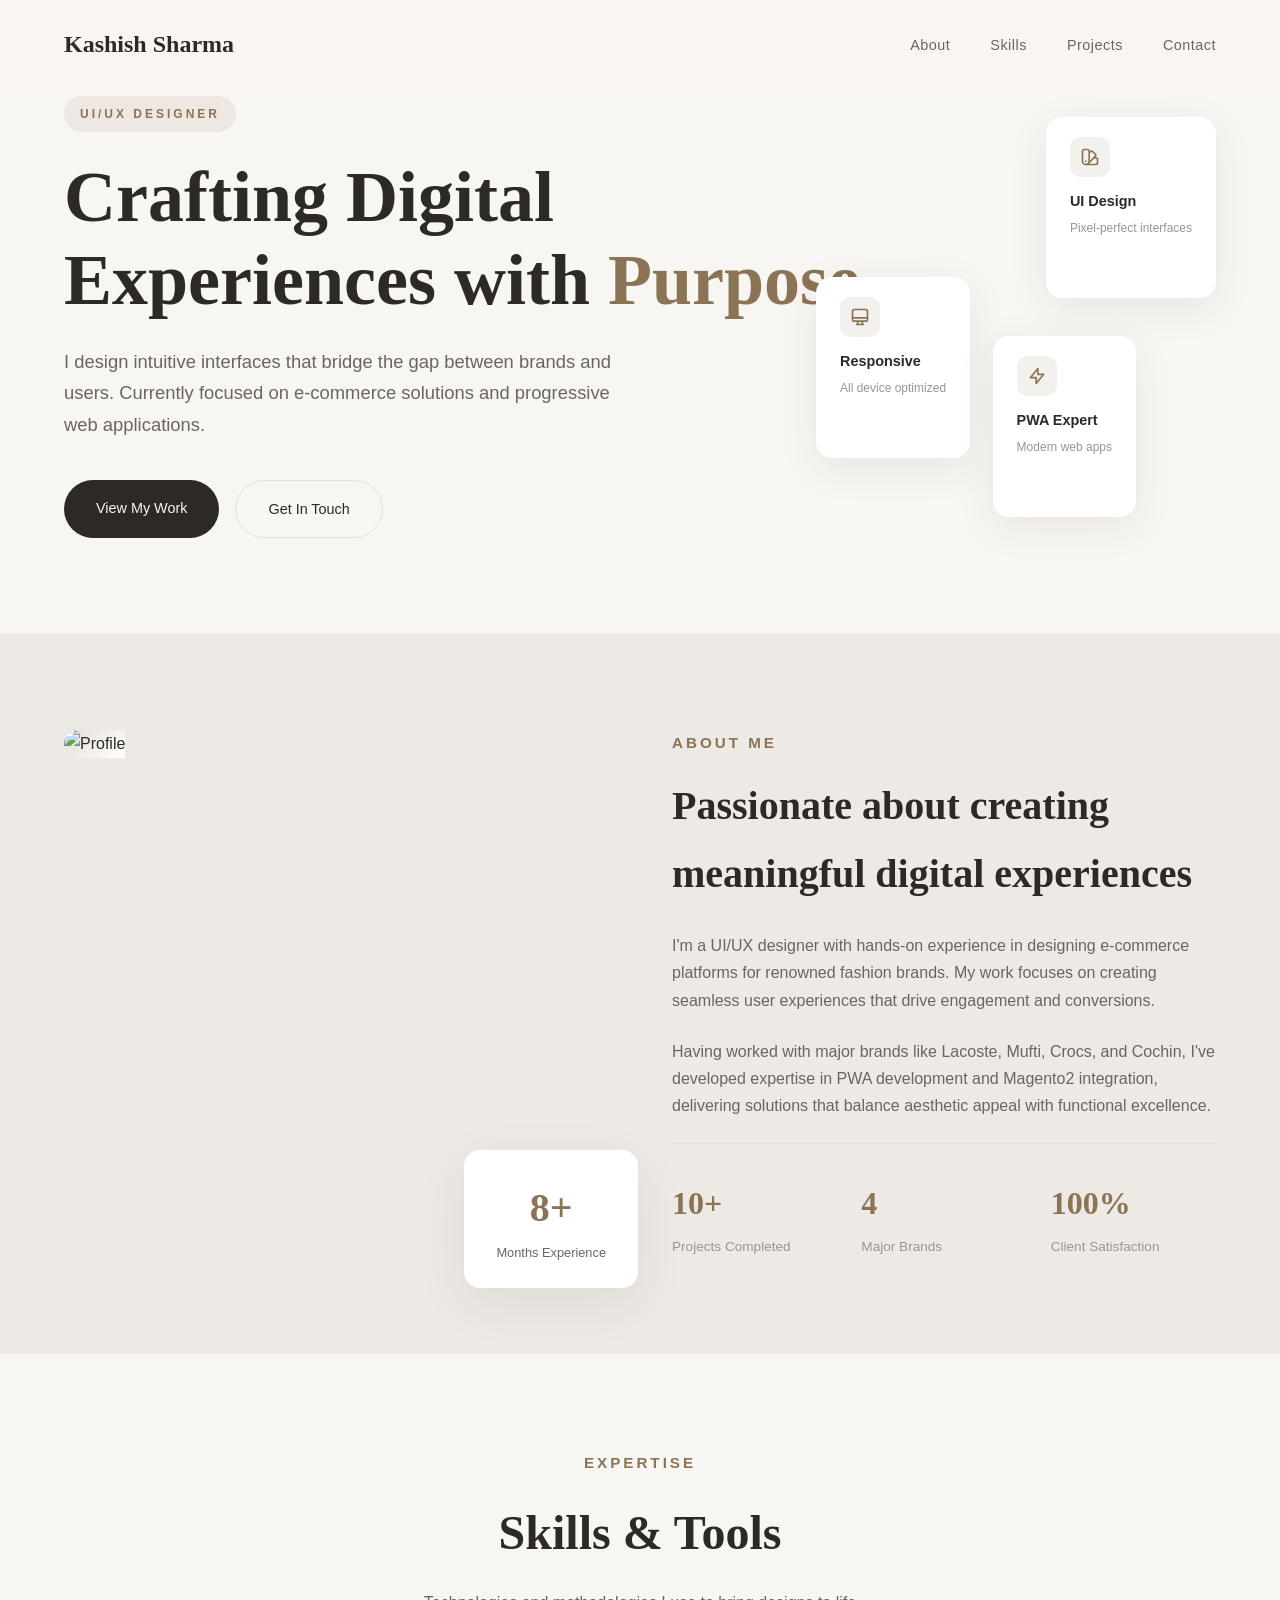
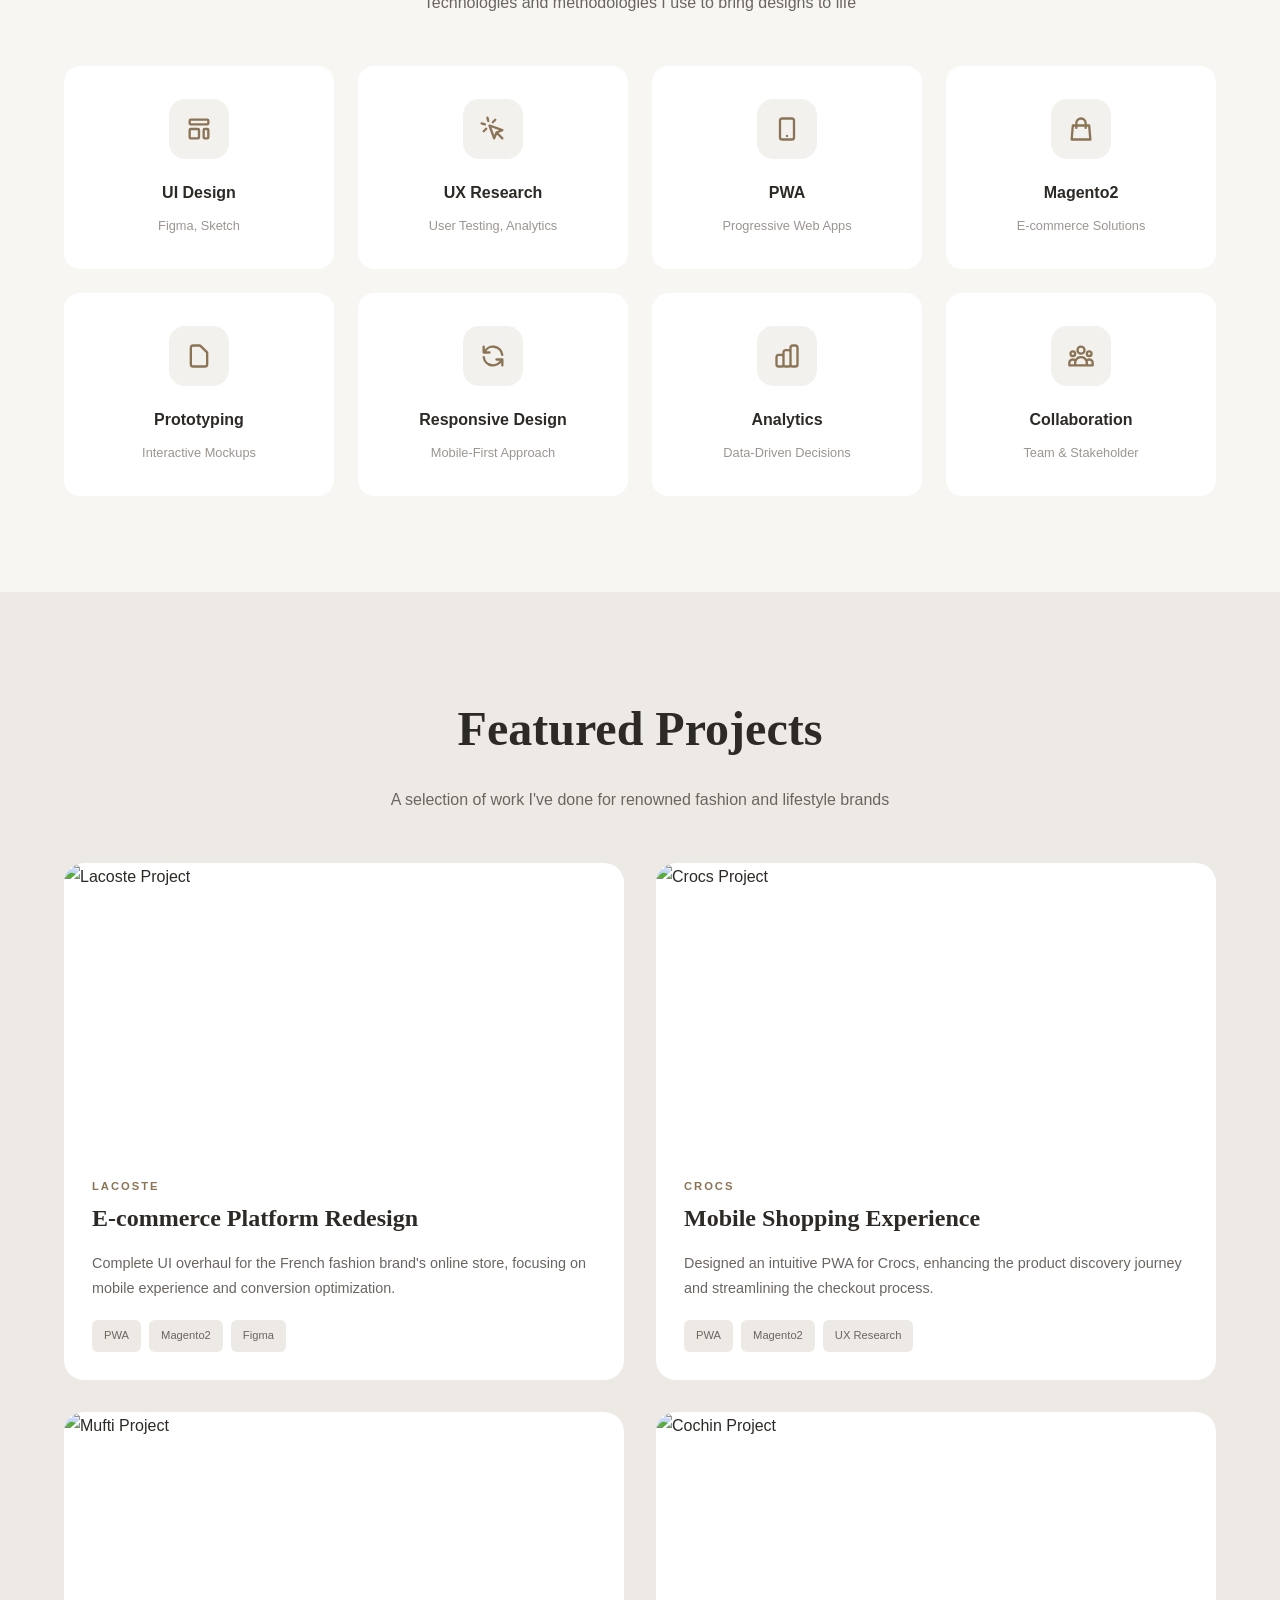
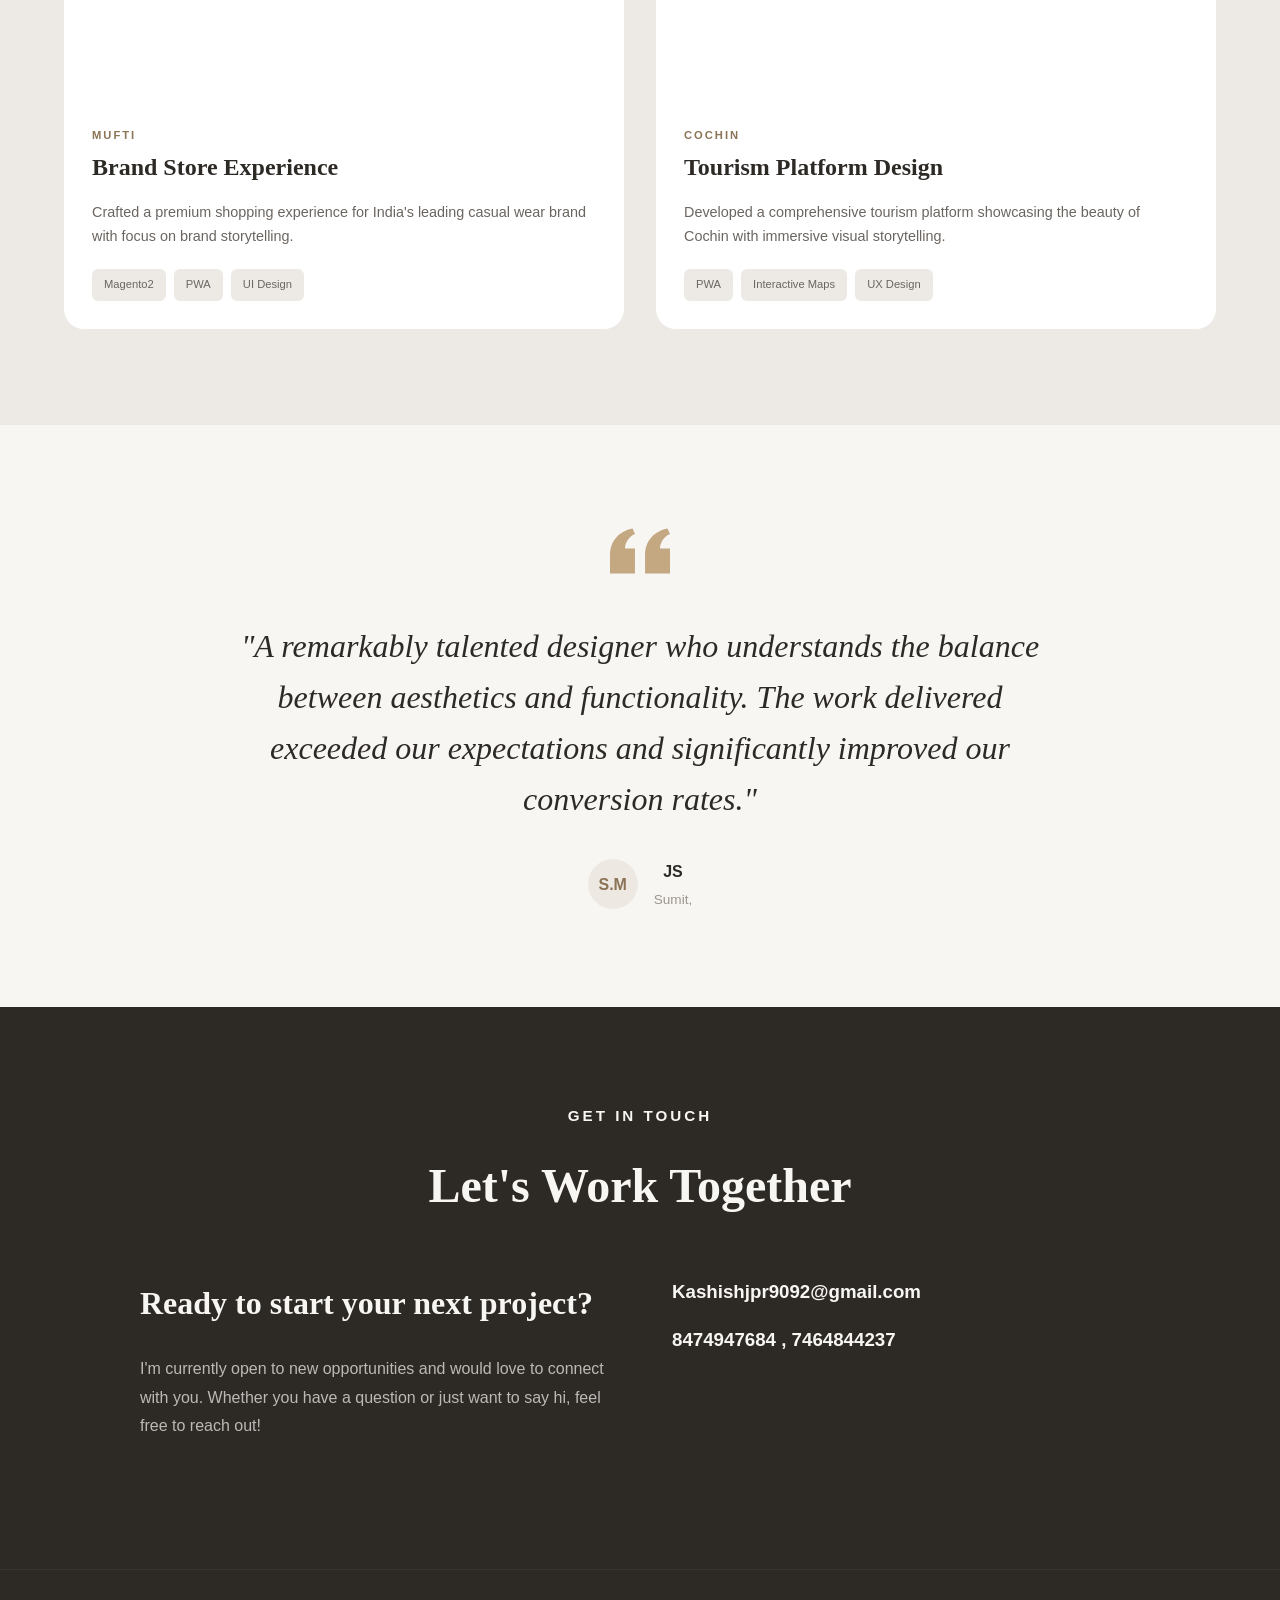
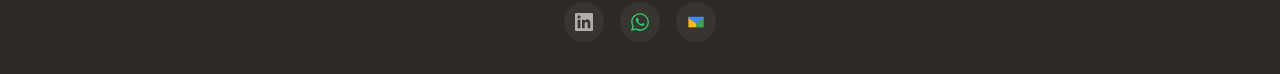
==== commit 4eda4279: "Update greeting from 'Hello' to 'Goodbye'" ====
--- a/index.html
+++ b/index.html
@@ -327,10 +327,10 @@
                 and functionality. The work delivered exceeded our expectations and significantly improved our
                 conversion rates."</p>
             <div class="testimonial-author">
-                <div class="author-avatar">JD</div>
+                <div class="author-avatar">S.M</div>
                 <div class="author-info">
-                    <h4>John Davis</h4>
-                    <p>Product Manager, E-commerce Division</p>
+                    <h4>JS</h4>
+                    <p>Sumit, </p>
                 </div>
             </div>
         </div>
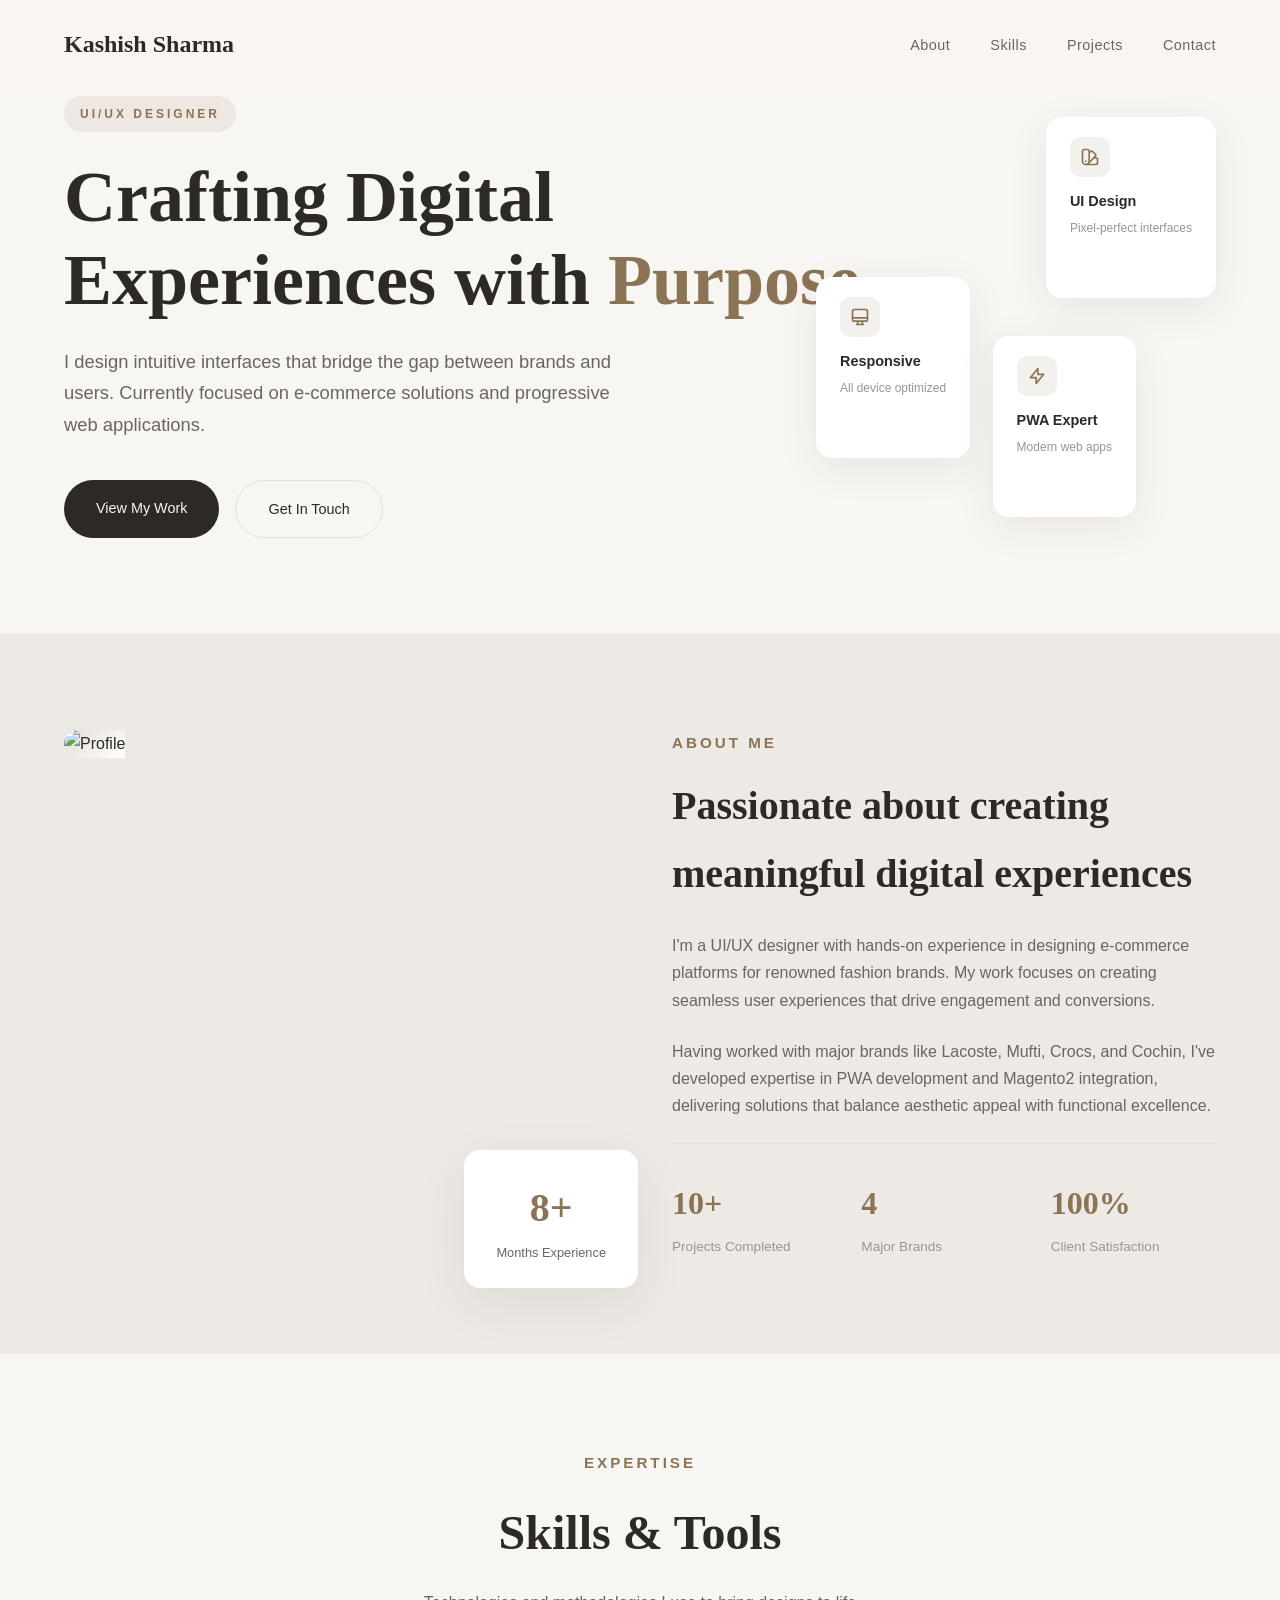
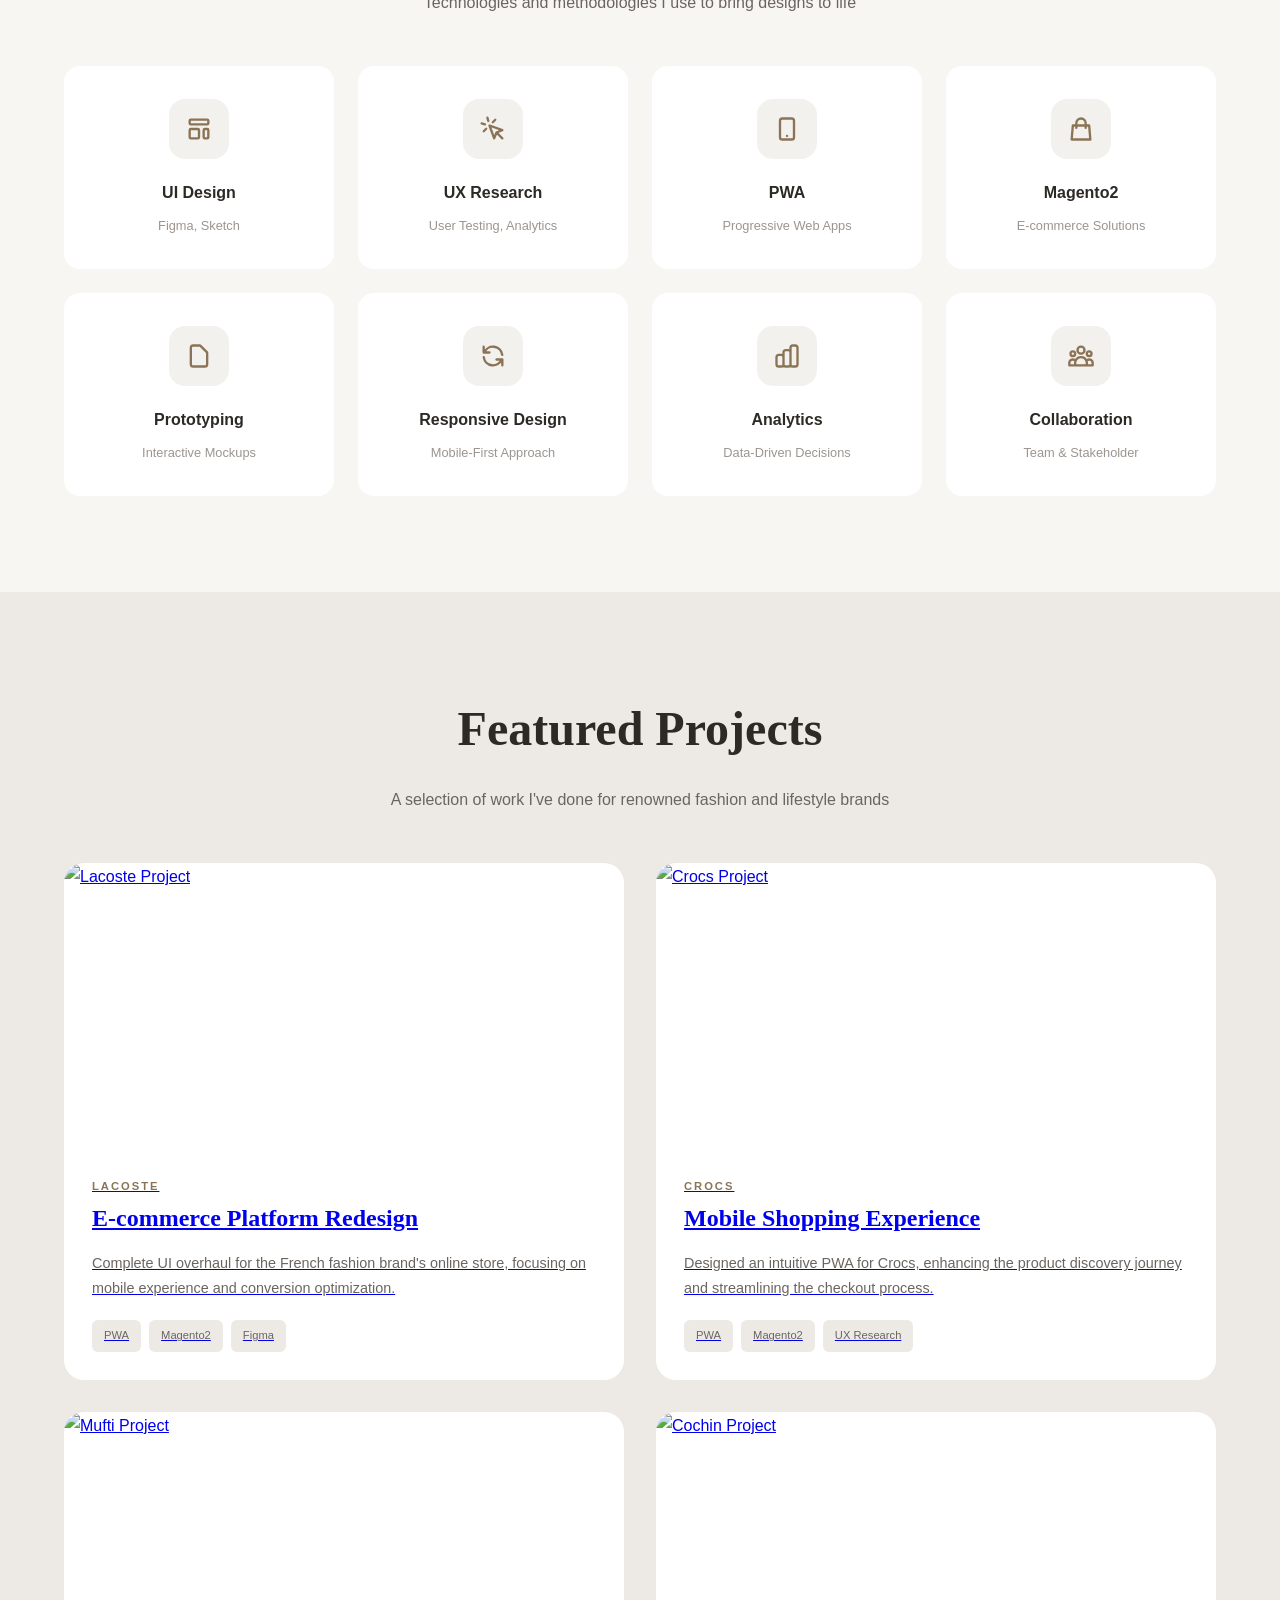
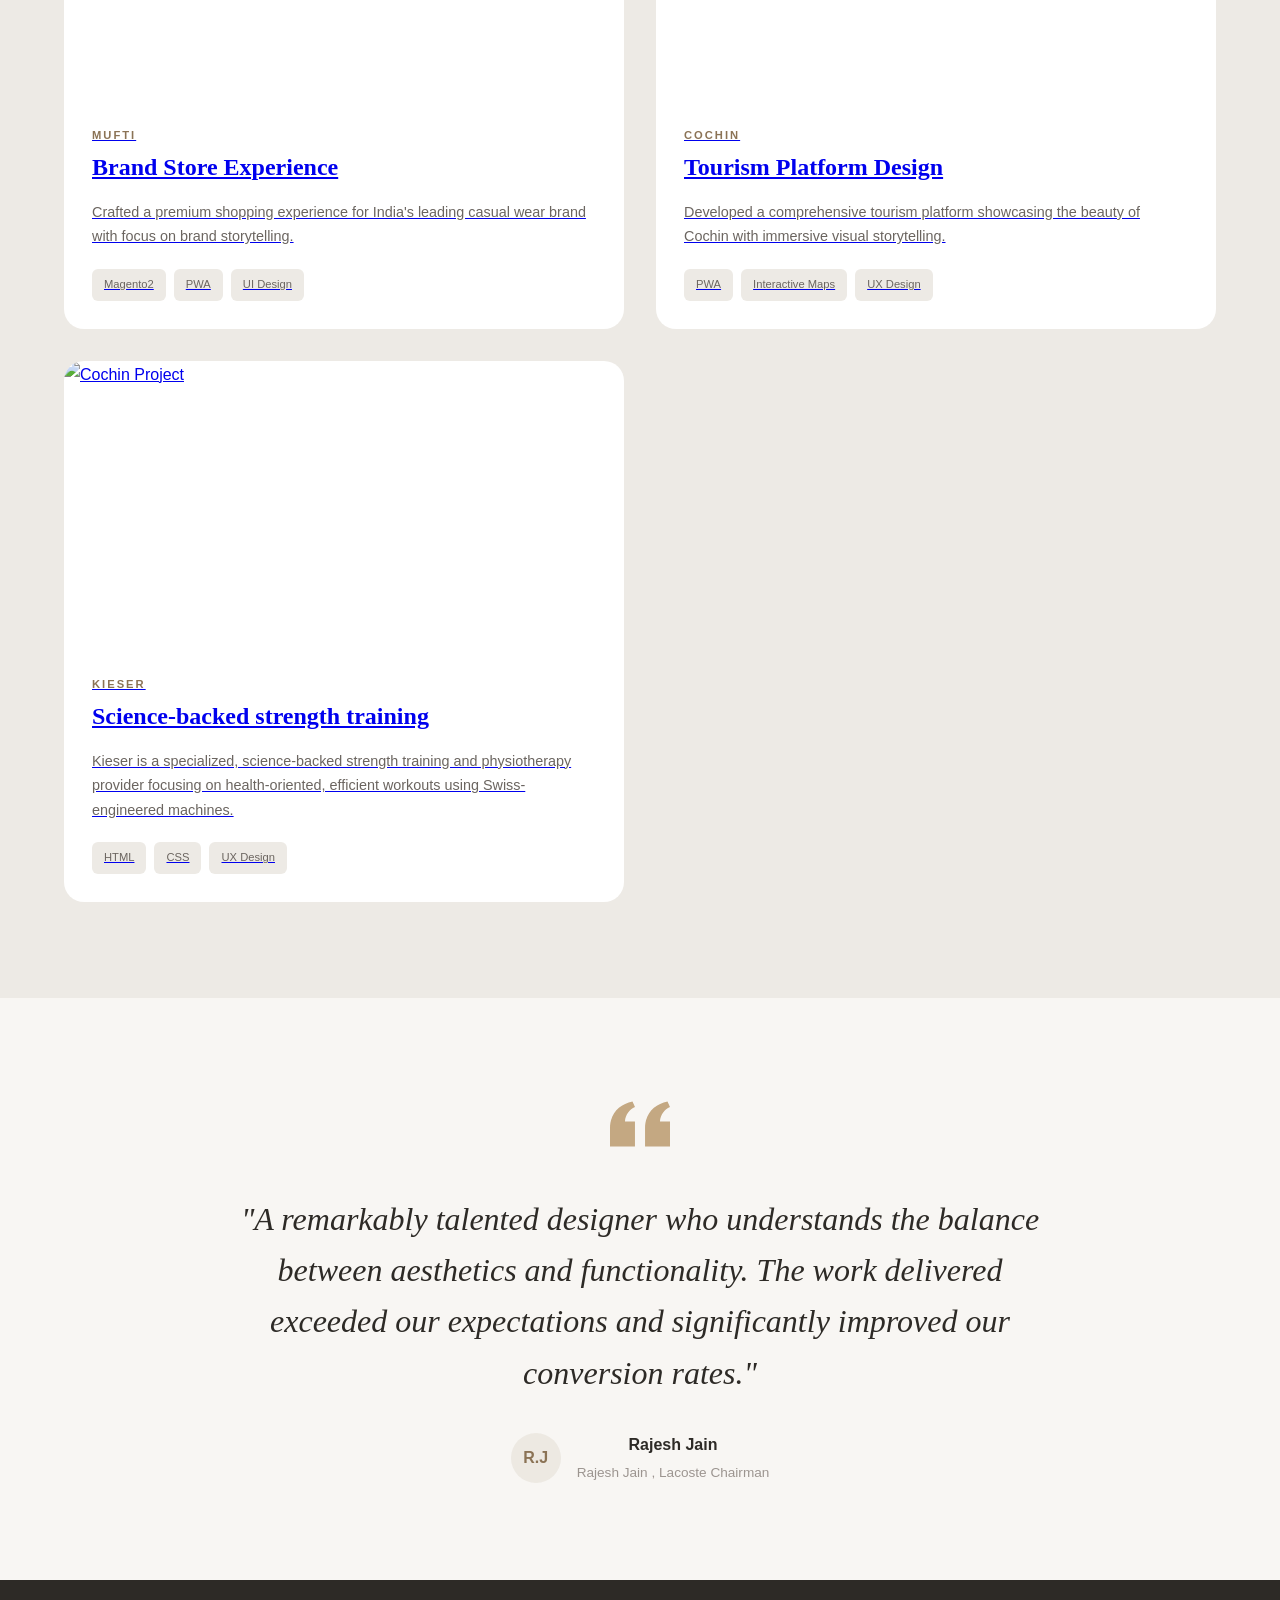
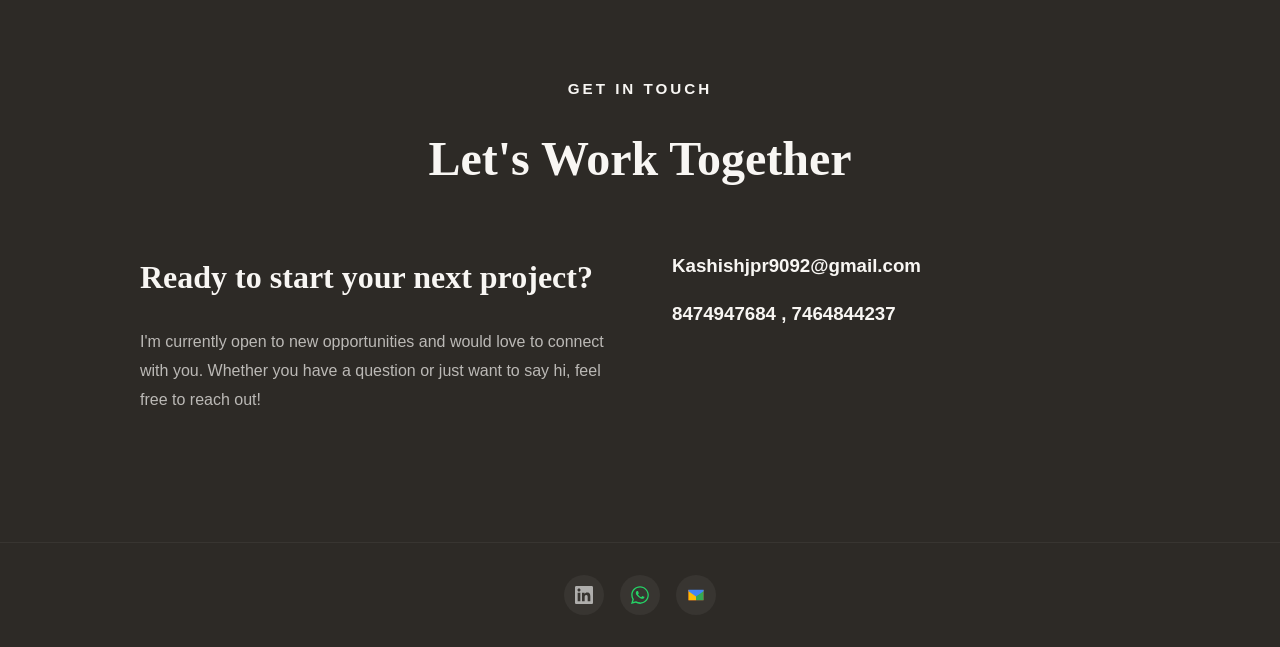
==== commit 32ce432d: "Update print statement from 'Hello' to 'Goodbye'" ====
--- a/index.html
+++ b/index.html
@@ -217,7 +217,9 @@
         </div>
 
         <div class="projects-grid">
+            
             <div class="project-card reveal">
+                <a href="https://www.lacoste.in/">
                 <div class="project-image">
                     <img src="https://res.cloudinary.com/duhhg3yhn/image/upload/q_auto/f_auto/v1775753683/lacoste_kfwtwm.jpg" alt="Lacoste Project">
                     <div class="project-overlay">
@@ -238,10 +240,12 @@
                         <span class="tech-badge">Magento2</span>
                         <span class="tech-badge">Figma</span>
                     </div>
+                </a>
                 </div>
             </div>
 
             <div class="project-card reveal">
+                <a href="https://www.crocs.in/">
                 <div class="project-image">
                     <img src="https://res.cloudinary.com/duhhg3yhn/image/upload/q_auto/f_auto/v1775753702/crocs_amo7ln.webp" alt="Crocs Project">
                     <div class="project-overlay">
@@ -262,10 +266,12 @@
                         <span class="tech-badge">Magento2</span>
                         <span class="tech-badge">UX Research</span>
                     </div>
+</a>
                 </div>
             </div>
 
             <div class="project-card reveal">
+                <a href="https://www.muftijeans.in/">
                 <div class="project-image">
                     <img src="https://res.cloudinary.com/duhhg3yhn/image/upload/q_auto/f_auto/v1775753715/muftijeans_logo_figlx1.jpg" alt="Mufti Project">
                     <div class="project-overlay">
@@ -286,10 +292,12 @@
                         <span class="tech-badge">PWA</span>
                         <span class="tech-badge">UI Design</span>
                     </div>
+</a>
                 </div>
             </div>
 
             <div class="project-card reveal">
+                <a href="https://www.cial.aero/">
                 <div class="project-image">
                     <img src="https://res.cloudinary.com/duhhg3yhn/image/upload/q_auto/f_auto/v1775754148/cochin-2_fibjdr.png" alt="Cochin Project">
                     <div class="project-overlay">
@@ -310,7 +318,33 @@
                         <span class="tech-badge">Interactive Maps</span>
                         <span class="tech-badge">UX Design</span>
                     </div>
-                </div>
+                     </a>
+                </div>
+            </div>
+
+             <div class="project-card reveal">
+                <a href="https://www.kieser.com/de-en/">
+                <div class="project-image">
+                    <img src="https://res.cloudinary.com/duhhg3yhn/image/upload/v1777566541/kieserlogo_uboyp9.png" alt="Cochin Project">
+                    <div class="project-overlay">
+                        <div class="project-tags">
+                            <span class="project-tag">Science-backed</span>
+                            <span class="project-tag">Strength</span>
+                            <span class="project-tag">Training</span>
+                        </div>
+                    </div>
+                </div>
+                <div class="project-content">
+                    <span class="project-brand">Kieser</span>
+                    <h3>Science-backed strength training</h3>
+                    <p>Kieser is a specialized, science-backed strength training and physiotherapy provider focusing on health-oriented, efficient workouts using Swiss-engineered machines.</p>
+                    <div class="project-tech">
+                        <span class="tech-badge">HTML</span>
+                        <span class="tech-badge">CSS</span>
+                        <span class="tech-badge">UX Design</span>
+                    </div>
+                </div>
+                </a>
             </div>
         </div>
     </section>
@@ -327,10 +361,10 @@
                 and functionality. The work delivered exceeded our expectations and significantly improved our
                 conversion rates."</p>
             <div class="testimonial-author">
-                <div class="author-avatar">S.M</div>
+                <div class="author-avatar">R.J</div>
                 <div class="author-info">
-                    <h4>JS</h4>
-                    <p>Sumit, </p>
+                    <h4>Rajesh Jain</h4>
+                    <p>Rajesh Jain , Lacoste Chairman</p>
                 </div>
             </div>
         </div>
